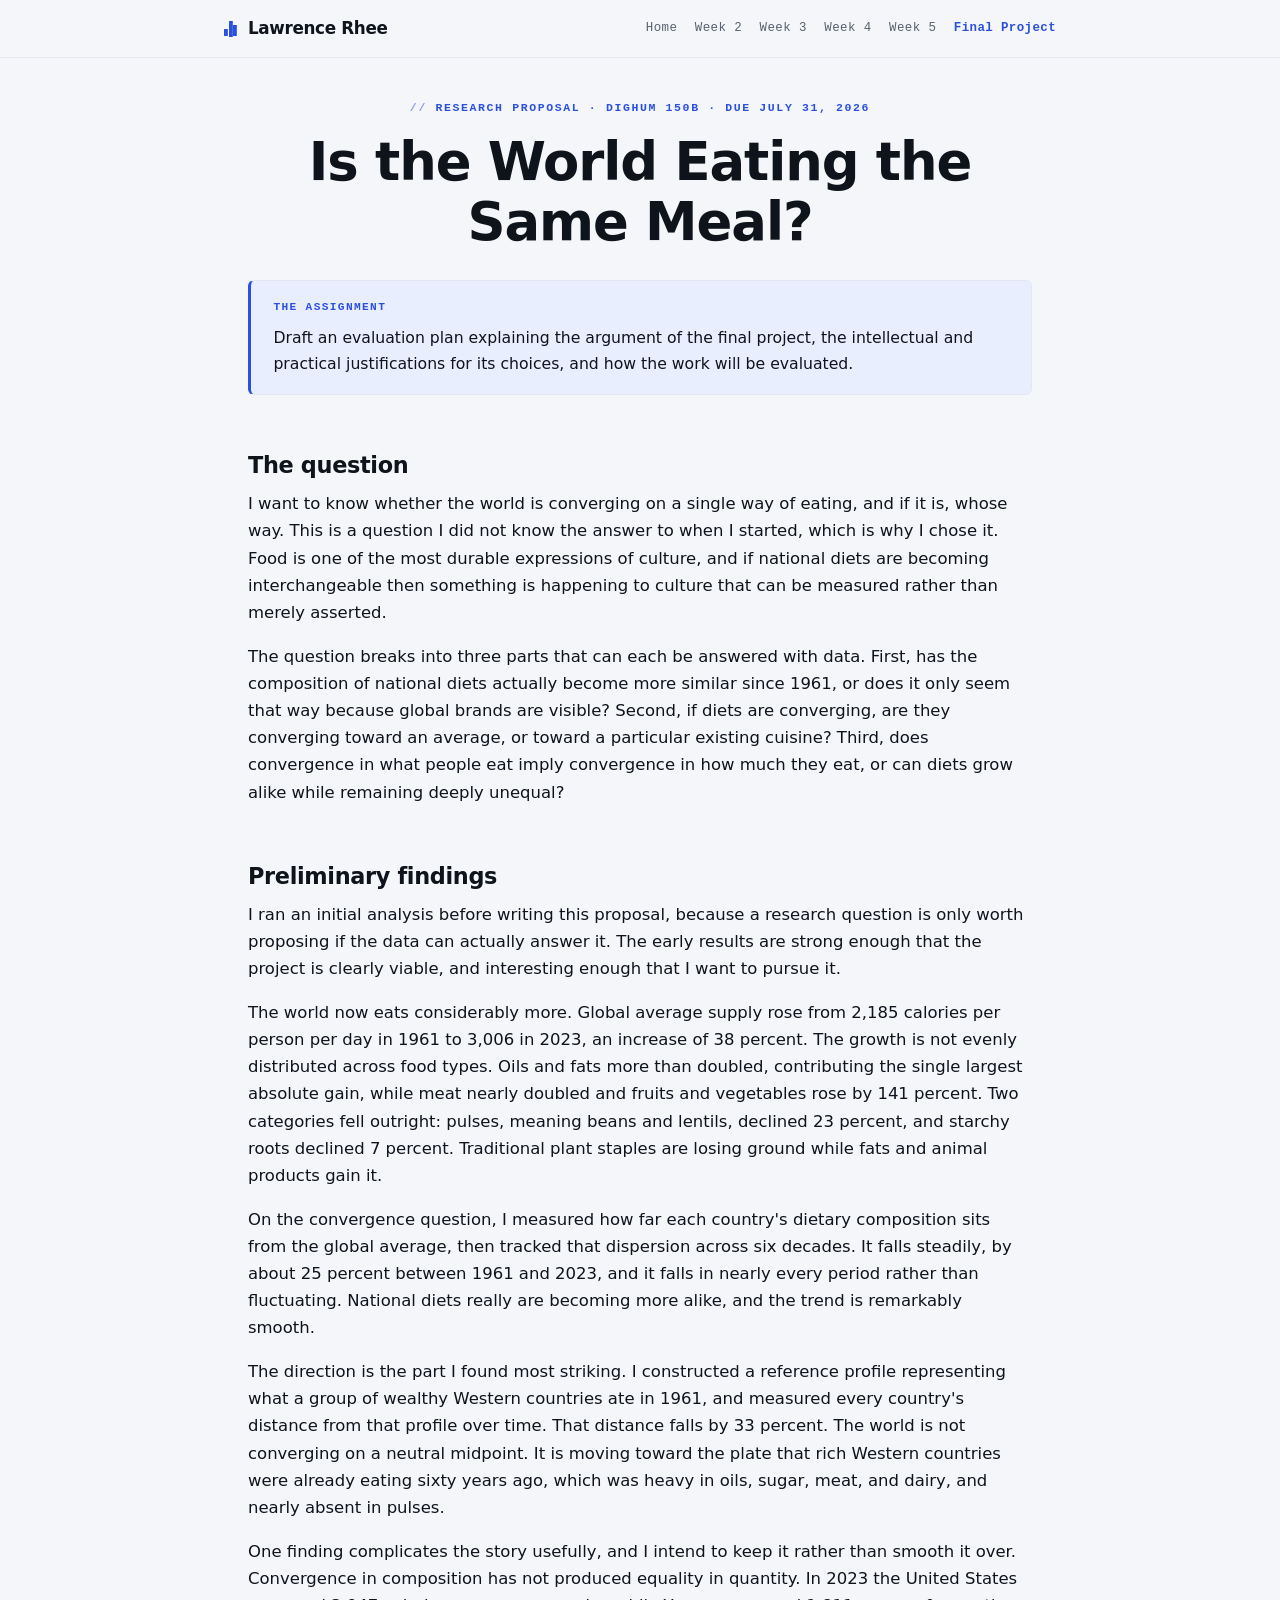
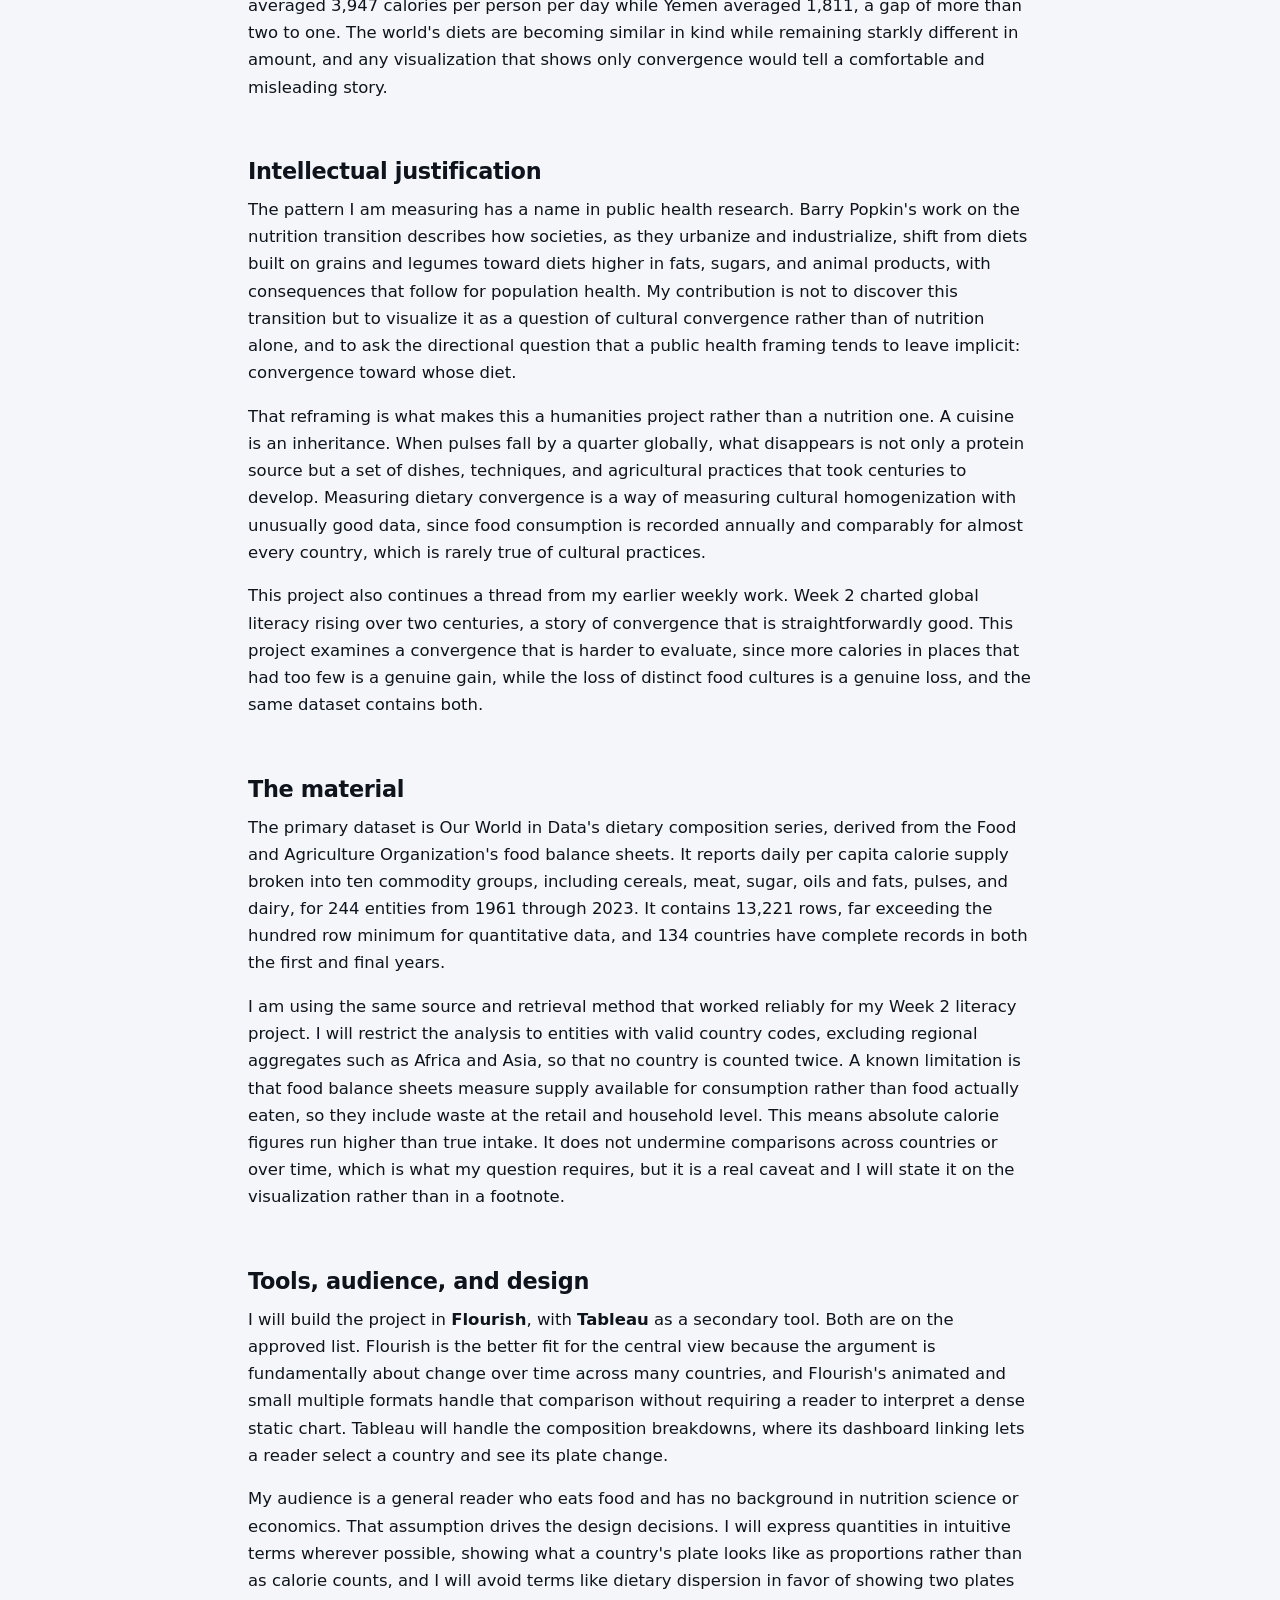
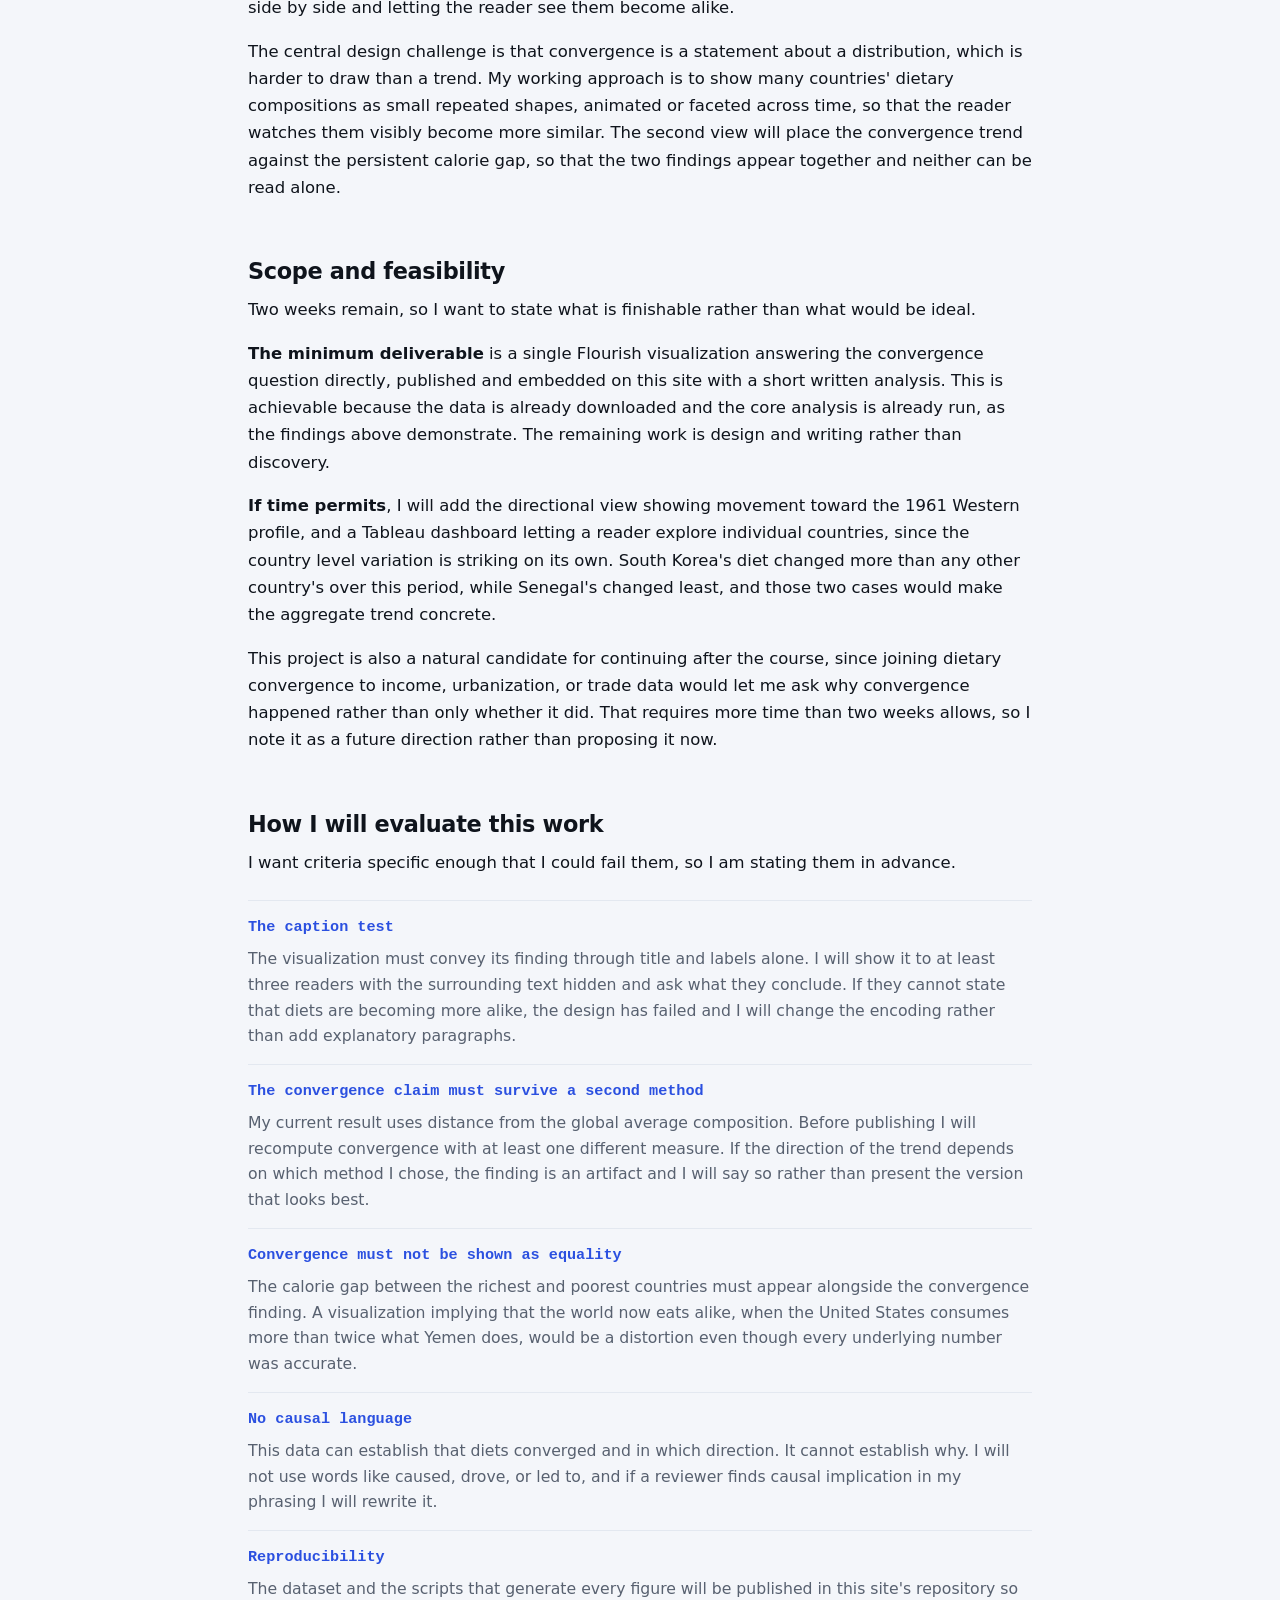
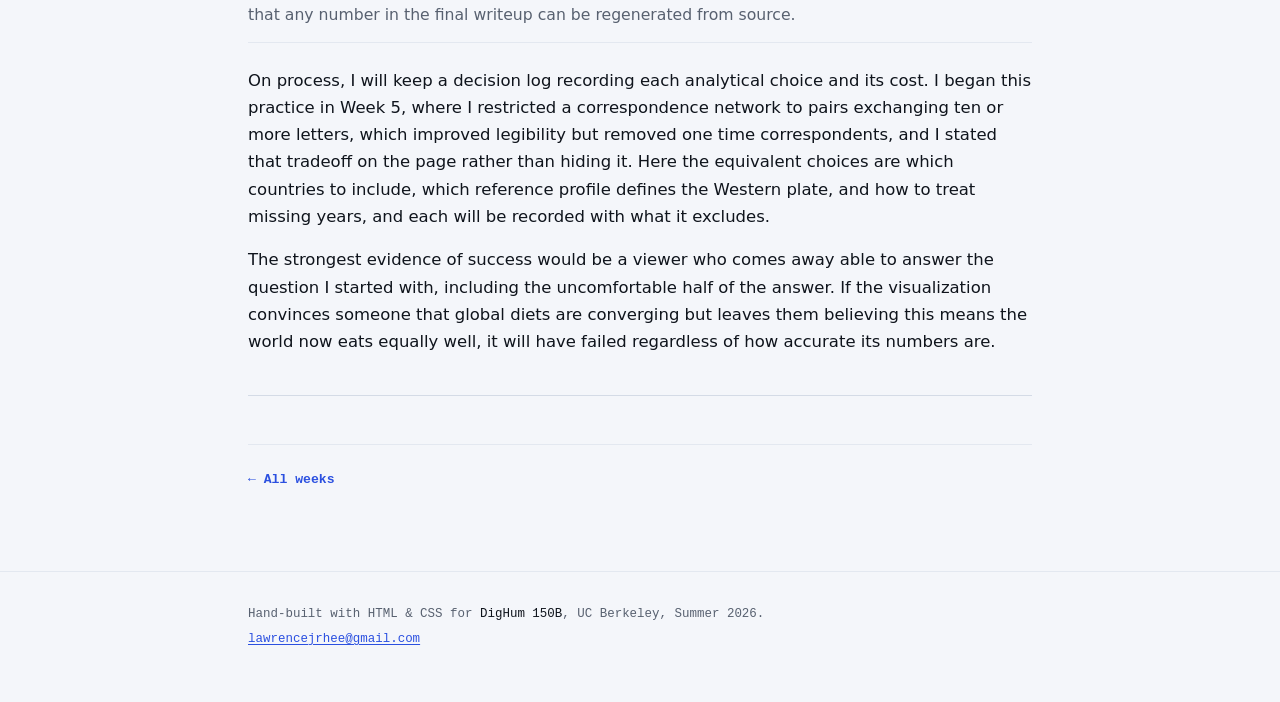
==== final-project.html @ bd59504c "Add final project research proposal" ====
<!DOCTYPE html>
<html lang="en">
<head>
  <meta charset="UTF-8">
  <meta name="viewport" content="width=device-width, initial-scale=1.0">
  <meta name="description" content="Research proposal for the DigHum 150B final project: are the world's diets converging, and if so, toward whose plate? A visual analysis of 60 years of global food consumption data.">
  <title>Research Proposal · Lawrence Rhee</title>
  <link rel="stylesheet" href="assets/styles.css">
</head>
<body>
  <a class="skip" href="#main">Skip to content</a>

  <header class="site-header">
    <div class="wrap header-inner">
      <a class="brand" href="index.html">Lawrence Rhee</a>
      <nav aria-label="Site">
        <a href="index.html">Home</a>
        <a href="weeks/week2.html">Week 2</a>
        <a href="weeks/week3.html">Week 3</a>
        <a href="weeks/week4.html">Week 4</a>
        <a href="weeks/week5.html">Week 5</a>
        <a href="final-project.html" aria-current="page">Final Project</a>
      </nav>
    </div>
  </header>

  <main id="main">
    <article class="post wrap">
      <header class="post-header centered">
        <p class="kicker">Research Proposal · DigHum 150B · Due July 31, 2026</p>
        <h1>Is the World Eating the Same Meal?</h1>
      </header>

      <aside class="prompt">
        <p class="prompt-label">The assignment</p>
        <p>Draft an evaluation plan explaining the argument of the final
           project, the intellectual and practical justifications for its
           choices, and how the work will be evaluated.</p>
      </aside>

      <h2>The question</h2>
      <p>
        I want to know whether the world is converging on a single way of
        eating, and if it is, whose way. This is a question I did not know the
        answer to when I started, which is why I chose it. Food is one of the
        most durable expressions of culture, and if national diets are becoming
        interchangeable then something is happening to culture that can be
        measured rather than merely asserted.
      </p>

      <p>
        The question breaks into three parts that can each be answered with
        data. First, has the composition of national diets actually become more
        similar since 1961, or does it only seem that way because global brands
        are visible? Second, if diets are converging, are they converging toward
        an average, or toward a particular existing cuisine? Third, does
        convergence in what people eat imply convergence in how much they eat,
        or can diets grow alike while remaining deeply unequal?
      </p>

      <h2>Preliminary findings</h2>
      <p>
        I ran an initial analysis before writing this proposal, because a
        research question is only worth proposing if the data can actually
        answer it. The early results are strong enough that the project is
        clearly viable, and interesting enough that I want to pursue it.
      </p>

      <p>
        The world now eats considerably more. Global average supply rose from
        2,185 calories per person per day in 1961 to 3,006 in 2023, an increase
        of 38 percent. The growth is not evenly distributed across food types.
        Oils and fats more than doubled, contributing the single largest
        absolute gain, while meat nearly doubled and fruits and vegetables rose
        by 141 percent. Two categories fell outright: pulses, meaning beans and
        lentils, declined 23 percent, and starchy roots declined 7 percent.
        Traditional plant staples are losing ground while fats and animal
        products gain it.
      </p>

      <p>
        On the convergence question, I measured how far each country's dietary
        composition sits from the global average, then tracked that dispersion
        across six decades. It falls steadily, by about 25 percent between 1961
        and 2023, and it falls in nearly every period rather than fluctuating.
        National diets really are becoming more alike, and the trend is
        remarkably smooth.
      </p>

      <p>
        The direction is the part I found most striking. I constructed a
        reference profile representing what a group of wealthy Western countries
        ate in 1961, and measured every country's distance from that profile
        over time. That distance falls by 33 percent. The world is not
        converging on a neutral midpoint. It is moving toward the plate that
        rich Western countries were already eating sixty years ago, which was
        heavy in oils, sugar, meat, and dairy, and nearly absent in pulses.
      </p>

      <p>
        One finding complicates the story usefully, and I intend to keep it
        rather than smooth it over. Convergence in composition has not produced
        equality in quantity. In 2023 the United States averaged 3,947 calories
        per person per day while Yemen averaged 1,811, a gap of more than two to
        one. The world's diets are becoming similar in kind while remaining
        starkly different in amount, and any visualization that shows only
        convergence would tell a comfortable and misleading story.
      </p>

      <h2>Intellectual justification</h2>
      <p>
        The pattern I am measuring has a name in public health research. Barry
        Popkin's work on the nutrition transition describes how societies, as
        they urbanize and industrialize, shift from diets built on grains and
        legumes toward diets higher in fats, sugars, and animal products, with
        consequences that follow for population health. My contribution is not
        to discover this transition but to visualize it as a question of
        cultural convergence rather than of nutrition alone, and to ask the
        directional question that a public health framing tends to leave
        implicit: convergence toward whose diet.
      </p>

      <p>
        That reframing is what makes this a humanities project rather than a
        nutrition one. A cuisine is an inheritance. When pulses fall by a
        quarter globally, what disappears is not only a protein source but a set
        of dishes, techniques, and agricultural practices that took centuries to
        develop. Measuring dietary convergence is a way of measuring cultural
        homogenization with unusually good data, since food consumption is
        recorded annually and comparably for almost every country, which is
        rarely true of cultural practices.
      </p>

      <p>
        This project also continues a thread from my earlier weekly work. Week 2
        charted global literacy rising over two centuries, a story of
        convergence that is straightforwardly good. This project examines a
        convergence that is harder to evaluate, since more calories in places
        that had too few is a genuine gain, while the loss of distinct food
        cultures is a genuine loss, and the same dataset contains both.
      </p>

      <h2>The material</h2>
      <p>
        The primary dataset is Our World in Data's dietary composition series,
        derived from the Food and Agriculture Organization's food balance
        sheets. It reports daily per capita calorie supply broken into ten
        commodity groups, including cereals, meat, sugar, oils and fats, pulses,
        and dairy, for 244 entities from 1961 through 2023. It contains 13,221
        rows, far exceeding the hundred row minimum for quantitative data, and
        134 countries have complete records in both the first and final years.
      </p>

      <p>
        I am using the same source and retrieval method that worked reliably for
        my Week 2 literacy project. I will restrict the analysis to entities
        with valid country codes, excluding regional aggregates such as Africa
        and Asia, so that no country is counted twice. A known limitation is
        that food balance sheets measure supply available for consumption rather
        than food actually eaten, so they include waste at the retail and
        household level. This means absolute calorie figures run higher than
        true intake. It does not undermine comparisons across countries or over
        time, which is what my question requires, but it is a real caveat and I
        will state it on the visualization rather than in a footnote.
      </p>

      <h2>Tools, audience, and design</h2>
      <p>
        I will build the project in <strong>Flourish</strong>, with
        <strong>Tableau</strong> as a secondary tool. Both are on the approved
        list. Flourish is the better fit for the central view because the
        argument is fundamentally about change over time across many countries,
        and Flourish's animated and small multiple formats handle that
        comparison without requiring a reader to interpret a dense static chart.
        Tableau will handle the composition breakdowns, where its dashboard
        linking lets a reader select a country and see its plate change.
      </p>

      <p>
        My audience is a general reader who eats food and has no background in
        nutrition science or economics. That assumption drives the design
        decisions. I will express quantities in intuitive terms wherever
        possible, showing what a country's plate looks like as proportions
        rather than as calorie counts, and I will avoid terms like dietary
        dispersion in favor of showing two plates side by side and letting the
        reader see them become alike.
      </p>

      <p>
        The central design challenge is that convergence is a statement about a
        distribution, which is harder to draw than a trend. My working approach
        is to show many countries' dietary compositions as small repeated
        shapes, animated or faceted across time, so that the reader watches them
        visibly become more similar. The second view will place the convergence
        trend against the persistent calorie gap, so that the two findings
        appear together and neither can be read alone.
      </p>

      <h2>Scope and feasibility</h2>
      <p>
        Two weeks remain, so I want to state what is finishable rather than what
        would be ideal.
      </p>

      <p>
        <strong>The minimum deliverable</strong> is a single Flourish
        visualization answering the convergence question directly, published and
        embedded on this site with a short written analysis. This is achievable
        because the data is already downloaded and the core analysis is already
        run, as the findings above demonstrate. The remaining work is design and
        writing rather than discovery.
      </p>

      <p>
        <strong>If time permits</strong>, I will add the directional view
        showing movement toward the 1961 Western profile, and a Tableau
        dashboard letting a reader explore individual countries, since the
        country level variation is striking on its own. South Korea's diet
        changed more than any other country's over this period, while Senegal's
        changed least, and those two cases would make the aggregate trend
        concrete.
      </p>

      <p>
        This project is also a natural candidate for continuing after the
        course, since joining dietary convergence to income, urbanization, or
        trade data would let me ask why convergence happened rather than only
        whether it did. That requires more time than two weeks allows, so I note
        it as a future direction rather than proposing it now.
      </p>

      <h2>How I will evaluate this work</h2>
      <p>
        I want criteria specific enough that I could fail them, so I am stating
        them in advance.
      </p>

      <ul class="concept-list">
        <li>
          <span class="term">The caption test</span>
          <p>The visualization must convey its finding through title and labels
             alone. I will show it to at least three readers with the
             surrounding text hidden and ask what they conclude. If they cannot
             state that diets are becoming more alike, the design has failed and
             I will change the encoding rather than add explanatory paragraphs.</p>
        </li>
        <li>
          <span class="term">The convergence claim must survive a second method</span>
          <p>My current result uses distance from the global average
             composition. Before publishing I will recompute convergence with at
             least one different measure. If the direction of the trend depends
             on which method I chose, the finding is an artifact and I will say
             so rather than present the version that looks best.</p>
        </li>
        <li>
          <span class="term">Convergence must not be shown as equality</span>
          <p>The calorie gap between the richest and poorest countries must
             appear alongside the convergence finding. A visualization implying
             that the world now eats alike, when the United States consumes more
             than twice what Yemen does, would be a distortion even though every
             underlying number was accurate.</p>
        </li>
        <li>
          <span class="term">No causal language</span>
          <p>This data can establish that diets converged and in which
             direction. It cannot establish why. I will not use words like
             caused, drove, or led to, and if a reviewer finds causal
             implication in my phrasing I will rewrite it.</p>
        </li>
        <li>
          <span class="term">Reproducibility</span>
          <p>The dataset and the scripts that generate every figure will be
             published in this site's repository so that any number in the final
             writeup can be regenerated from source.</p>
        </li>
      </ul>

      <p>
        On process, I will keep a decision log recording each analytical choice
        and its cost. I began this practice in Week 5, where I restricted a
        correspondence network to pairs exchanging ten or more letters, which
        improved legibility but removed one time correspondents, and I stated
        that tradeoff on the page rather than hiding it. Here the equivalent
        choices are which countries to include, which reference profile defines
        the Western plate, and how to treat missing years, and each will be
        recorded with what it excludes.
      </p>

      <p>
        The strongest evidence of success would be a viewer who comes away able
        to answer the question I started with, including the uncomfortable half
        of the answer. If the visualization convinces someone that global diets
        are converging but leaves them believing this means the world now eats
        equally well, it will have failed regardless of how accurate its numbers
        are.
      </p>

      <hr>
      <nav class="week-nav" aria-label="Site">
        <a href="index.html"><span aria-hidden="true">←</span> All weeks</a>
      </nav>
    </article>
  </main>

  <footer class="site-footer">
    <div class="wrap">
      <p>Hand-built with HTML &amp; CSS for <em>DigHum 150B</em>, UC Berkeley,
         Summer 2026.</p>
      <p><a href="mailto:lawrencejrhee@gmail.com">lawrencejrhee@gmail.com</a></p>
    </div>
  </footer>
</body>
</html>
---- assets/styles.css ----
/* ==========================================================================
   Lawrence Rhee: DigHum 150B weekly-project site
   A modern "analytical / dashboard" look, deliberately distinct from the
   DigHum 150A archival-paper site. Cool palette, sans + monospace type,
   hairline rules, graph-paper motifs, dashboard-tile cards. Light/dark aware.
   ========================================================================== */

:root {
  color-scheme: light dark;

  /* Cool "dashboard" palette (light mode) */
  --bg: #f4f6fa;
  --surface: #ffffff;
  --ink: #0f141c;
  --muted: #586170;
  --border: #e3e8f0;
  --rule: #d4dbe6;
  --accent: #2b50e0;      /* electric indigo: links, buttons, highlights */
  --accent-ink: #ffffff;  /* text placed on top of the accent color */
  --accent-soft: #e9eeff; /* tint for chips, hovers, callouts */
  --good: #0c8a55;        /* "posted / complete" green */
  --grid: #e7ecf4;        /* faint graph-paper lines */

  --sans: "Inter", -apple-system, BlinkMacSystemFont, "Segoe UI", system-ui, Roboto, Helvetica, Arial, sans-serif;
  --mono: ui-monospace, "Cascadia Code", "SF Mono", "JetBrains Mono", Menlo, Consolas, "Liberation Mono", monospace;

  --maxw: 52rem;
}

@media (prefers-color-scheme: dark) {
  :root {
    --bg: #0d1117;
    --surface: #161c26;
    --ink: #e7eef7;
    --muted: #94a1b2;
    --border: #253041;
    --rule: #2e3a4d;
    --accent: #7089ff;
    --accent-ink: #0b0f17;
    --accent-soft: #18213a;
    --good: #45c08a;
    --grid: #19212f;
  }
}

/* ---- Base ---------------------------------------------------------------- */

* { box-sizing: border-box; }

html { scroll-behavior: smooth; }

body {
  margin: 0;
  background: var(--bg);
  color: var(--ink);
  font-family: var(--sans);
  font-size: 1.03rem;
  line-height: 1.65;
  -webkit-font-smoothing: antialiased;
}

.wrap {
  max-width: var(--maxw);
  margin-inline: auto;
  padding-inline: 1.5rem;
}

h1, h2, h3 {
  font-family: var(--sans);
  font-weight: 700;
  line-height: 1.15;
  letter-spacing: -0.02em;
  margin: 0 0 0.5em;
}

h1 { font-size: clamp(2.2rem, 6vw, 3.3rem); }
h2 { font-size: 1.4rem; margin-top: 2.6em; letter-spacing: -0.015em; }
h3 { font-size: 1.1rem; margin-top: 1.8em; }

p { margin: 0 0 1em; }

a {
  color: var(--accent);
  text-decoration-thickness: 1px;
  text-underline-offset: 2px;
}
a:hover { text-decoration-thickness: 2px; }

:focus-visible {
  outline: 2px solid var(--accent);
  outline-offset: 2px;
  border-radius: 3px;
}

::selection { background: var(--accent); color: var(--accent-ink); }

img { max-width: 100%; height: auto; }

hr {
  border: none;
  border-top: 1px solid var(--rule);
  margin: 2.5rem 0;
}

/* Monospace eyebrow/kicker: the signature "data" label */
.kicker {
  font-family: var(--mono);
  font-size: 0.72rem;
  font-weight: 600;
  text-transform: uppercase;
  letter-spacing: 0.14em;
  color: var(--accent);
  margin-bottom: 0.9rem;
}
.kicker::before { content: "// "; opacity: 0.55; }

.muted { color: var(--muted); }

/* ---- Header & navigation ------------------------------------------------- */

.skip {
  position: absolute;
  left: -9999px;
  background: var(--accent);
  color: var(--accent-ink);
  padding: 0.5rem 1rem;
  font-family: var(--mono);
  font-size: 0.8rem;
  border-radius: 0 0 6px 0;
}
.skip:focus { left: 0; top: 0; z-index: 20; }

.site-header {
  position: sticky;
  top: 0;
  z-index: 10;
  background: var(--bg);
  background: color-mix(in srgb, var(--bg) 86%, transparent);
  backdrop-filter: saturate(1.4) blur(8px);
  border-bottom: 1px solid var(--border);
}

.header-inner {
  display: flex;
  flex-wrap: wrap;
  align-items: center;
  justify-content: space-between;
  gap: 0.5rem 1.5rem;
  padding: 0.9rem 0;
}

.brand {
  font-family: var(--sans);
  font-size: 1.05rem;
  font-weight: 800;
  letter-spacing: -0.02em;
  color: var(--ink);
  text-decoration: none;
  display: inline-flex;
  align-items: center;
  gap: 0.5rem;
}
/* Tiny 3-bar chart glyph before the name */
.brand::before {
  content: "";
  width: 1rem;
  height: 1rem;
  background:
    linear-gradient(var(--accent), var(--accent)) 0%   100% / 24% 45%  no-repeat,
    linear-gradient(var(--accent), var(--accent)) 38%  100% / 24% 100% no-repeat,
    linear-gradient(var(--accent), var(--accent)) 76%  100% / 24% 70%  no-repeat;
}
.brand:hover { color: var(--accent); }

.site-header nav {
  display: flex;
  flex-wrap: wrap;
  gap: 0.2rem 1.1rem;
  font-family: var(--mono);
  font-size: 0.78rem;
}

.site-header nav a {
  color: var(--muted);
  text-decoration: none;
  padding-block: 0.25rem;
  letter-spacing: 0.03em;
}
.site-header nav a:hover { color: var(--ink); }
.site-header nav a[aria-current="page"] {
  color: var(--accent);
  font-weight: 600;
}

/* ---- Hero (home page) ----------------------------------------------------- */

.hero { position: relative; padding: 4.5rem 0 2.5rem; }

/* Faint graph-paper grid behind the hero, fading toward the bottom */
.hero::before {
  content: "";
  position: absolute;
  inset: 0;
  background-image:
    linear-gradient(var(--grid) 1px, transparent 1px),
    linear-gradient(90deg, var(--grid) 1px, transparent 1px);
  background-size: 2.25rem 2.25rem;
  -webkit-mask-image: linear-gradient(180deg, #000 0%, transparent 80%);
          mask-image: linear-gradient(180deg, #000 0%, transparent 80%);
  pointer-events: none;
}
.hero > * { position: relative; }

.hero .lede {
  font-size: 1.2rem;
  max-width: 40rem;
  color: var(--muted);
}

.btn-row {
  display: flex;
  flex-wrap: wrap;
  gap: 0.75rem;
  margin-top: 2rem;
}

.btn {
  display: inline-flex;
  align-items: center;
  gap: 0.4rem;
  font-family: var(--sans);
  font-size: 0.92rem;
  font-weight: 600;
  text-decoration: none;
  padding: 0.7em 1.25em;
  border-radius: 8px;
  border: 1.5px solid transparent;
  transition: transform 0.08s ease, filter 0.15s ease,
              background 0.15s ease, border-color 0.15s ease;
}
.btn:hover { transform: translateY(-1px); }

.btn-primary { background: var(--accent); color: var(--accent-ink); }
.btn-primary:hover { filter: brightness(1.08); }

.btn-ghost {
  color: var(--accent);
  background: var(--surface);
  border-color: var(--border);
}
.btn-ghost:hover { border-color: var(--accent); background: var(--accent-soft); }

/* ---- Sparkline divider (replaces the archival fleuron) -------------------- */

.ornament {
  display: flex;
  justify-content: center;
  margin: 3rem 0 0;
  color: var(--accent);
}
.ornament svg { width: 8.5rem; height: auto; opacity: 0.9; }

/* ---- Cards (dashboard tiles) ---------------------------------------------- */

.card-grid {
  display: grid;
  grid-template-columns: repeat(auto-fit, minmax(14rem, 1fr));
  gap: 1.1rem;
  margin: 1.5rem 0;
}

.card {
  position: relative;
  background: var(--surface);
  border: 1px solid var(--border);
  border-radius: 10px;
  padding: 1.5rem 1.4rem 1.3rem;
  overflow: hidden;
  transition: transform 0.08s ease, border-color 0.15s ease, box-shadow 0.15s ease;
}
/* Accent bar across the top of each tile */
.card::before {
  content: "";
  position: absolute;
  inset: 0 0 auto 0;
  height: 3px;
  background: var(--accent);
  opacity: 0.85;
}
.card:hover {
  transform: translateY(-2px);
  border-color: var(--accent);
  box-shadow: 0 10px 26px -16px color-mix(in srgb, var(--accent) 55%, transparent);
}

.card h3 {
  margin-top: 0;
  font-size: 1.05rem;
  display: flex;
  align-items: center;
  flex-wrap: wrap;
  gap: 0.5rem;
}
.card p { font-size: 0.94rem; color: var(--muted); margin-bottom: 0.6rem; }
.card .card-link { font-family: var(--mono); font-size: 0.8rem; font-weight: 600; text-decoration: none; }
.card .card-link:hover { text-decoration: underline; }

/* ---- Callout / assignment box --------------------------------------------- */

.prompt {
  background: var(--accent-soft);
  border: 1px solid var(--border);
  border-left: 3px solid var(--accent);
  border-radius: 6px;
  padding: 1.1rem 1.4rem;
  margin: 1.5rem 0 2rem;
  font-size: 0.98rem;
}
.prompt .prompt-label {
  font-family: var(--mono);
  font-size: 0.7rem;
  font-weight: 700;
  text-transform: uppercase;
  letter-spacing: 0.12em;
  color: var(--accent);
  margin-bottom: 0.5rem;
}
.prompt p:last-child { margin-bottom: 0; }

/* ---- Status chips --------------------------------------------------------- */

.badge {
  display: inline-flex;
  align-items: center;
  gap: 0.42em;
  font-family: var(--mono);
  font-size: 0.66rem;
  font-weight: 600;
  text-transform: uppercase;
  letter-spacing: 0.08em;
  padding: 0.28em 0.65em;
  border-radius: 5px;
  border: 1px solid var(--rule);
  color: var(--muted);
  background: var(--surface);
  vertical-align: 0.1em;
}
.badge::before {
  content: "";
  width: 0.45em;
  height: 0.45em;
  border-radius: 50%;
  background: currentColor;
}
.badge-draft { border-color: var(--accent); color: var(--accent); background: var(--accent-soft); }
.badge-live { border-color: var(--good); color: var(--good); }

/* ---- Article / week page -------------------------------------------------- */

article.post { padding-top: 2.5rem; }

.post-header { margin-bottom: 1.5rem; }

/* Opt-in centered article header */
.post-header.centered { text-align: center; }
.post-header.centered h1 { margin-inline: auto; max-width: 28ch; }

/* Spec-table-style fact list (Tool / Topic / Status) */
dl.meta {
  display: grid;
  grid-template-columns: max-content 1fr;
  margin: 1.75rem 0 2.5rem;
  border: 1px solid var(--border);
  border-radius: 8px;
  overflow: hidden;
  font-size: 0.96rem;
}
dl.meta dt {
  font-family: var(--mono);
  font-size: 0.68rem;
  font-weight: 700;
  text-transform: uppercase;
  letter-spacing: 0.1em;
  color: var(--muted);
  background: var(--surface);
  padding: 0.75rem 1rem;
  border-bottom: 1px solid var(--border);
  display: flex;
  align-items: center;
}
dl.meta dd {
  margin: 0;
  padding: 0.75rem 1rem;
  background: var(--surface);
  border-bottom: 1px solid var(--border);
  display: flex;
  align-items: center;
}
dl.meta dt:last-of-type, dl.meta dd:last-child { border-bottom: none; }

/* Chart-type glossary */
.concept-list { list-style: none; padding: 0; margin: 1.5rem 0; }
.concept-list li {
  padding: 0.9rem 0;
  border-bottom: 1px solid var(--border);
}
.concept-list li:first-child { border-top: 1px solid var(--border); }
.concept-list .term {
  display: block;
  font-family: var(--mono);
  font-weight: 600;
  color: var(--accent);
  font-size: 0.95rem;
  margin-bottom: 0.35rem;
}
.concept-list p { margin: 0; color: var(--muted); font-size: 0.98rem; }

/* Placeholder = an empty chart canvas (graph-paper) */
.viz-placeholder {
  display: grid;
  place-items: center;
  text-align: center;
  min-height: 15rem;
  padding: 2rem 1.5rem;
  margin: 2rem 0;
  background-color: var(--surface);
  background-image:
    linear-gradient(var(--grid) 1px, transparent 1px),
    linear-gradient(90deg, var(--grid) 1px, transparent 1px);
  background-size: 1.5rem 1.5rem;
  border: 2px dashed var(--rule);
  border-radius: 10px;
  color: var(--muted);
  font-family: var(--mono);
  font-size: 0.85rem;
  line-height: 1.7;
}
.viz-placeholder strong { color: var(--ink); font-family: var(--sans); }

/* ---- Figures & multimedia -------------------------------------------------- */

figure.media { margin: 2rem 0; }

figure.media img,
figure.media video,
figure.media iframe {
  display: block;
  width: 100%;
  border: 1px solid var(--border);
  border-radius: 10px;
}
figure.media iframe { aspect-ratio: 16 / 9; }

figure.media figcaption {
  font-family: var(--sans);
  font-size: 0.85rem;
  color: var(--muted);
  margin-top: 0.6rem;
}

/* ---- Between-weeks navigation --------------------------------------------- */

.week-nav {
  display: flex;
  flex-wrap: wrap;
  justify-content: space-between;
  gap: 1rem;
  margin-top: 3rem;
  padding-top: 1.5rem;
  border-top: 1px solid var(--border);
  font-family: var(--mono);
  font-size: 0.82rem;
}
.week-nav a { text-decoration: none; font-weight: 600; }
.week-nav a:hover { text-decoration: underline; }
.week-nav .spacer { margin-left: auto; }

/* ---- Footer ---------------------------------------------------------------- */

.site-footer {
  margin-top: 5rem;
  border-top: 1px solid var(--border);
  padding: 2rem 0 3rem;
  font-family: var(--mono);
  font-size: 0.78rem;
  color: var(--muted);
  line-height: 1.7;
}
.site-footer p { margin-bottom: 0.3em; }
.site-footer em { font-style: normal; color: var(--ink); }

main { min-height: 60vh; }
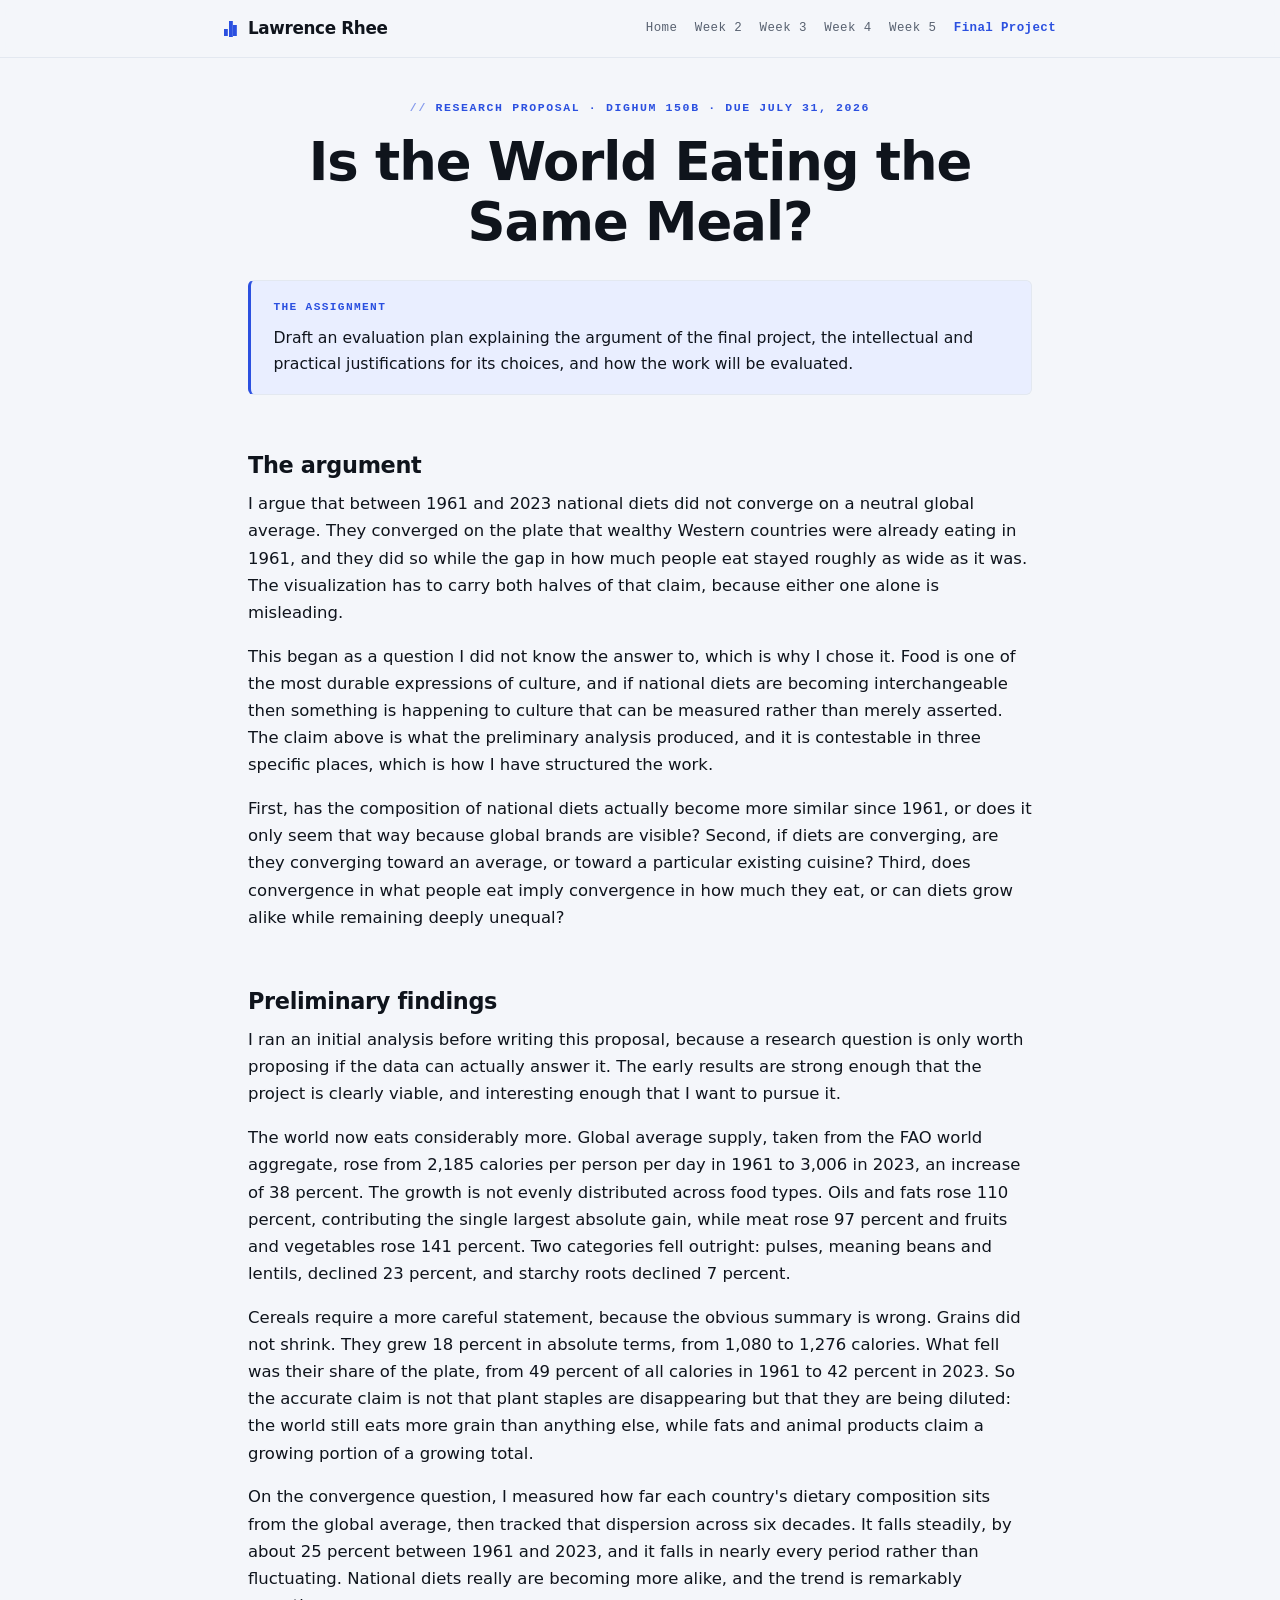
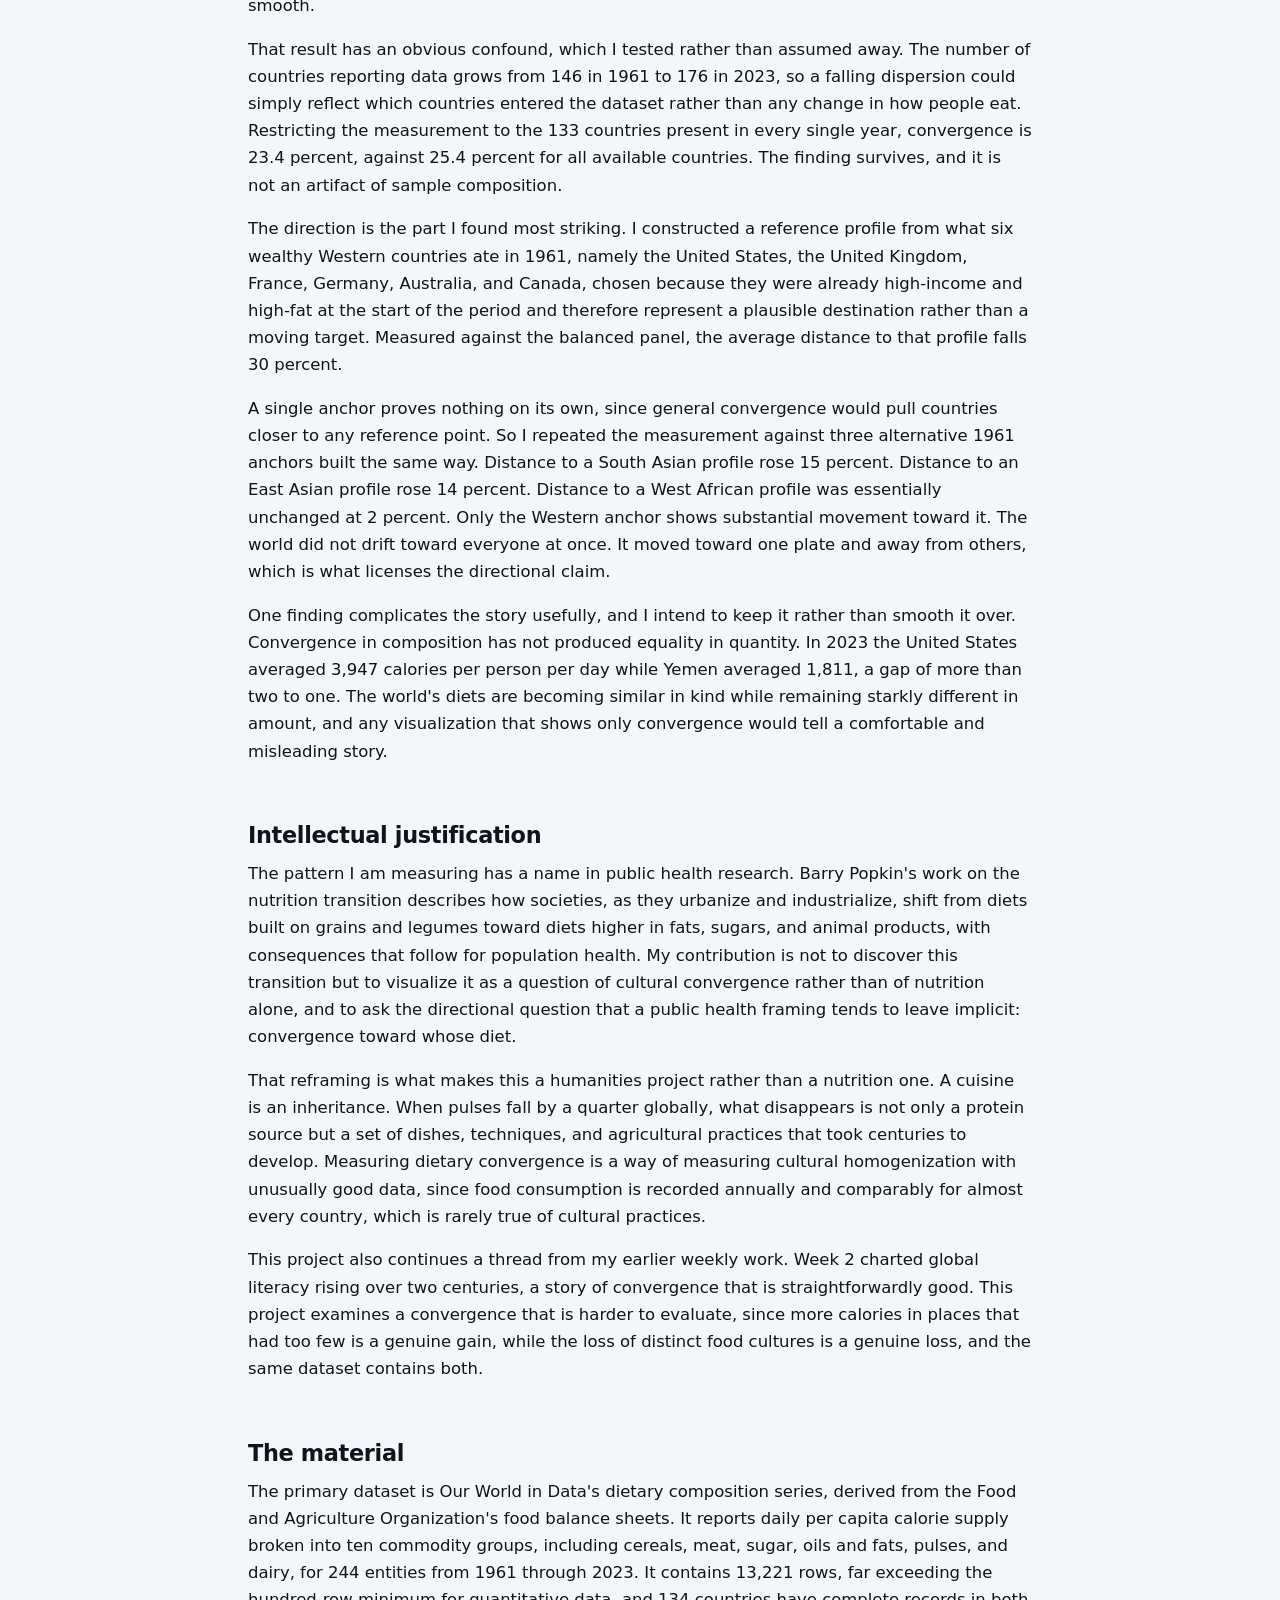
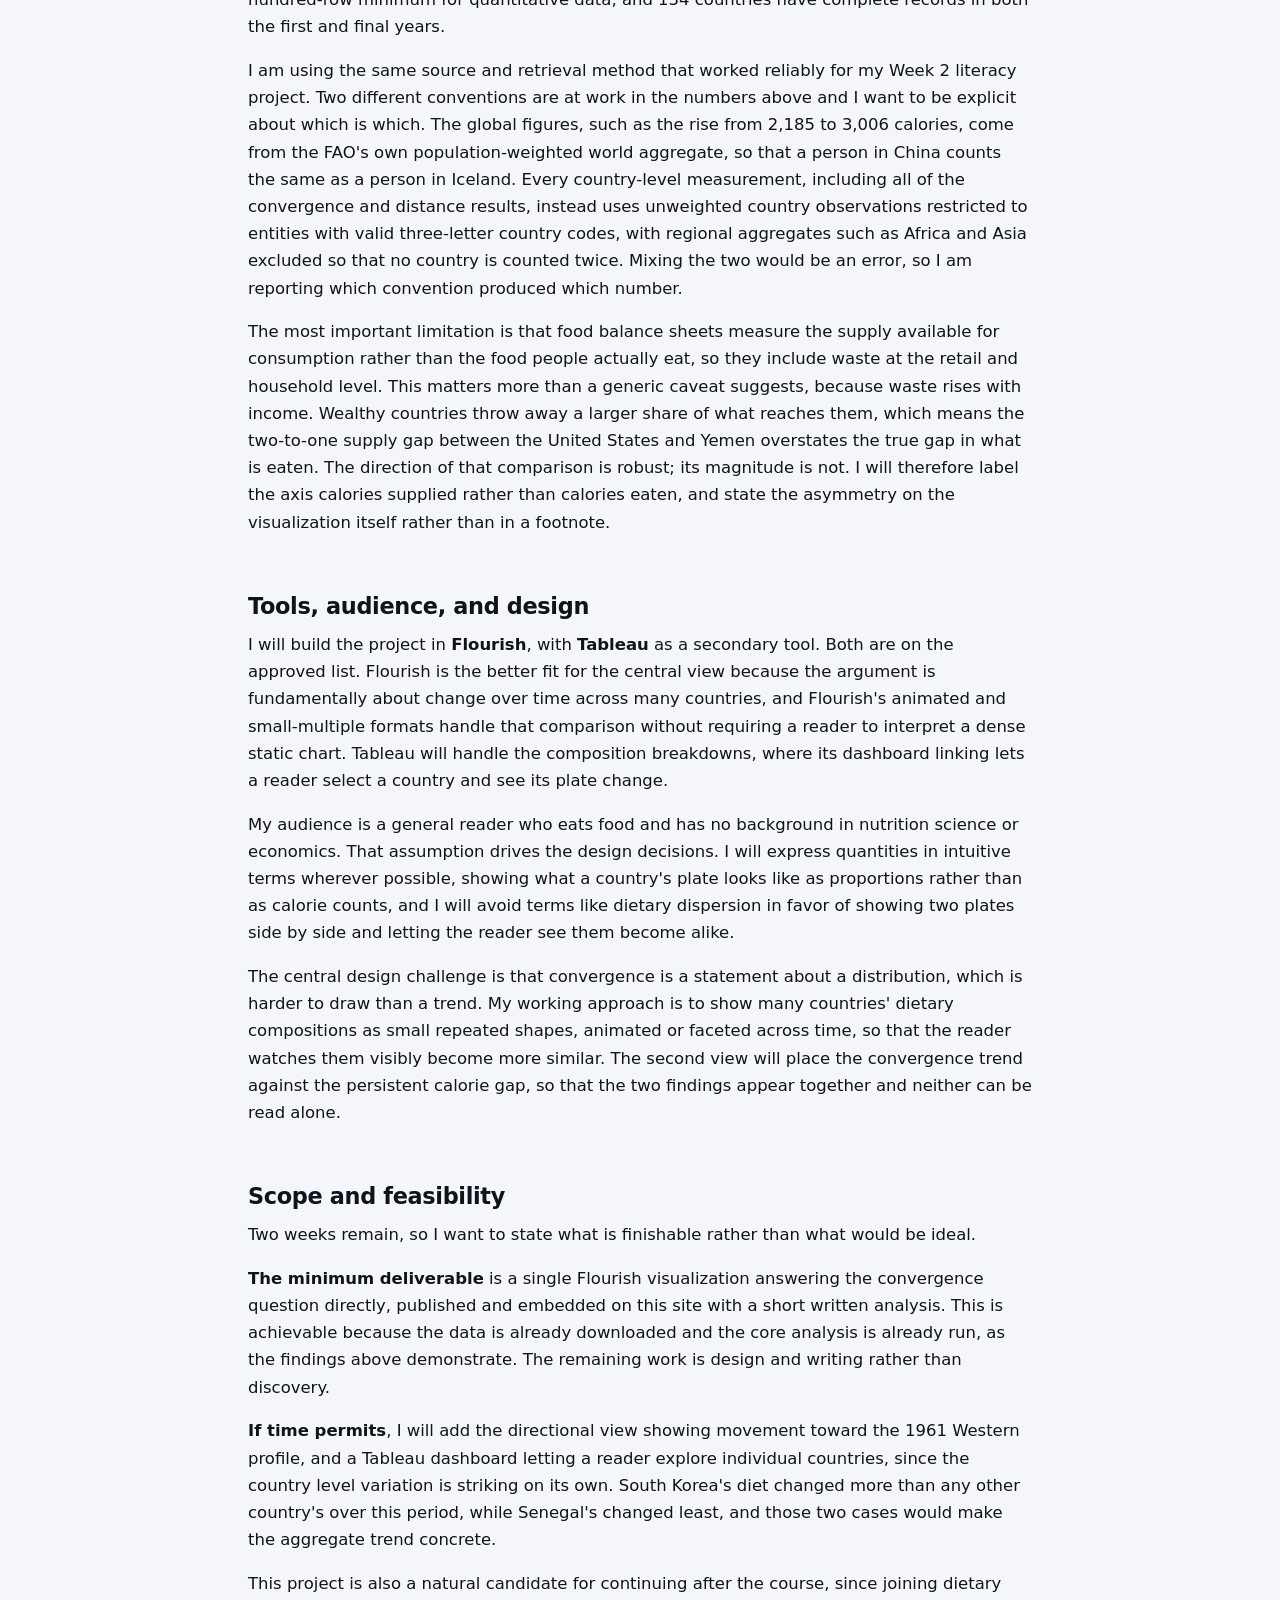
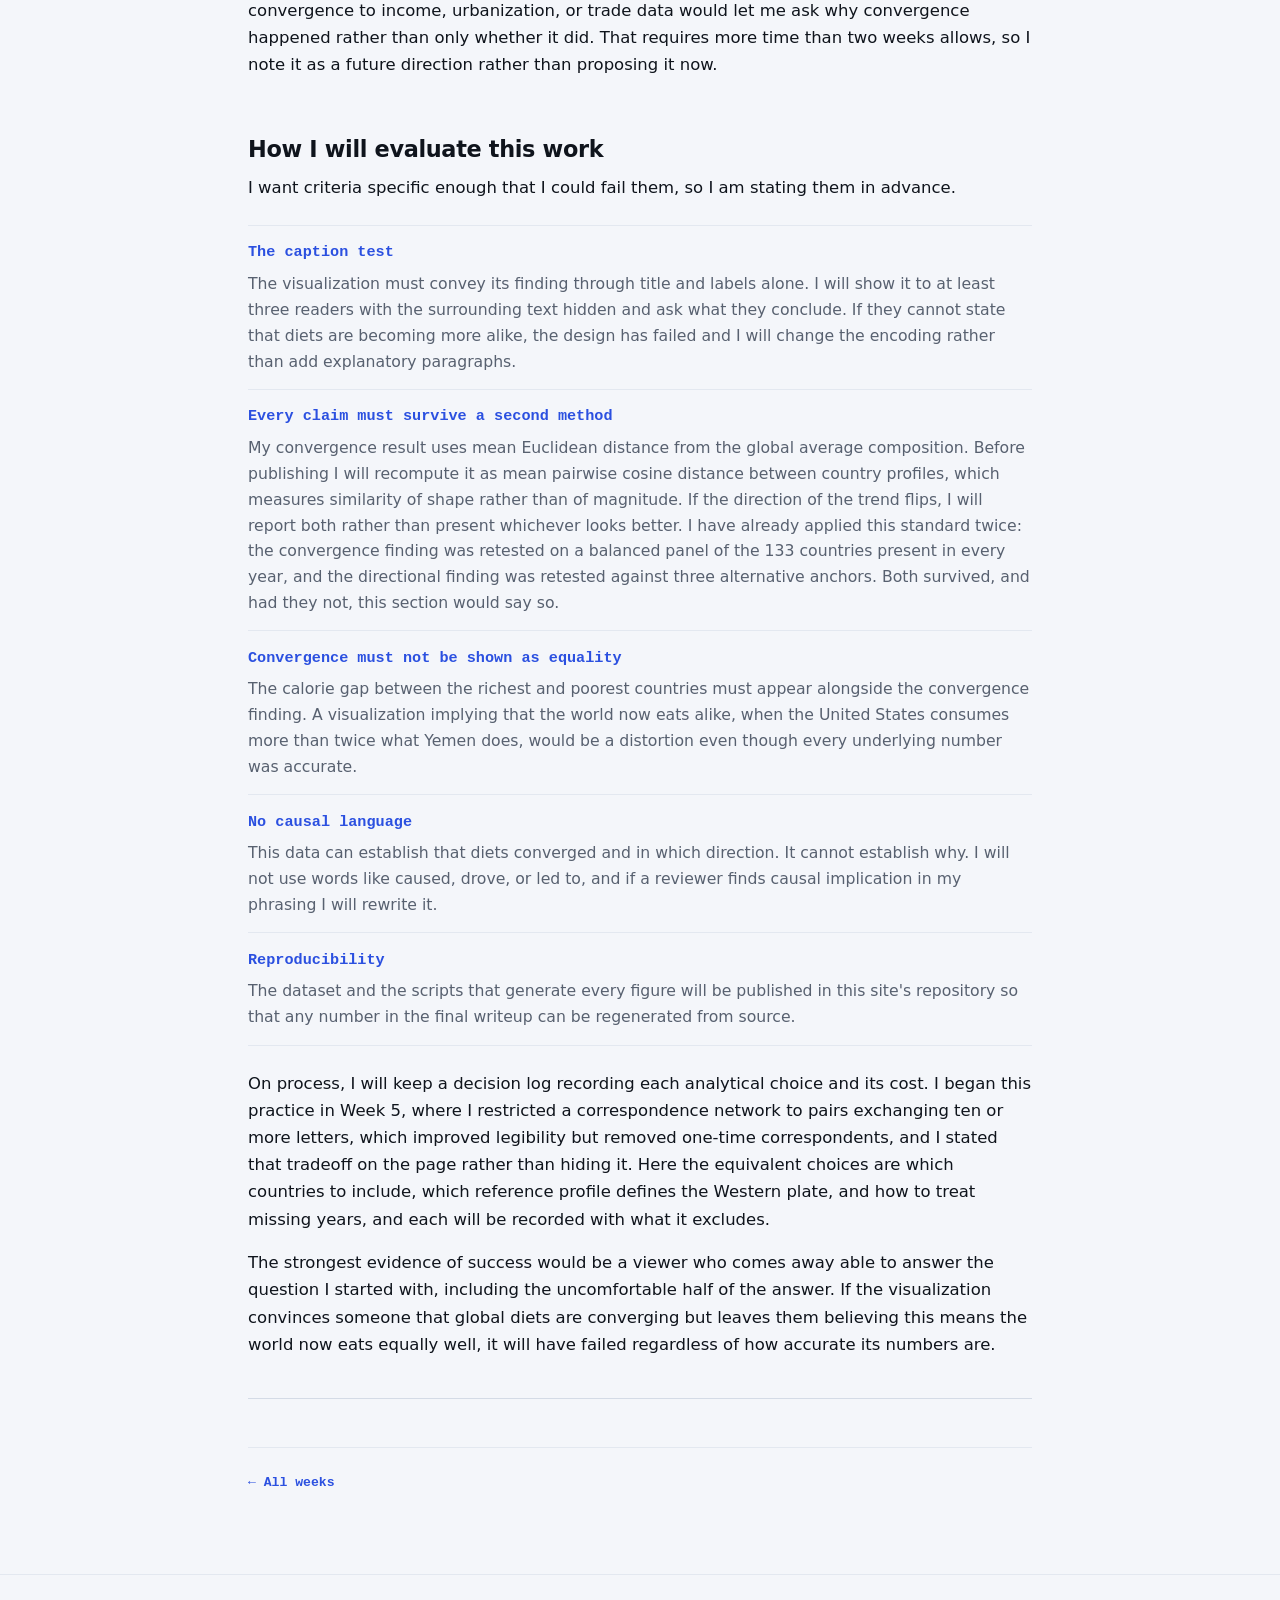
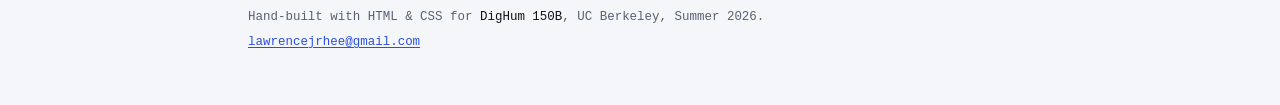
==== commit 61957444: "Add Week 4: Carnegie library map, and correct proposal figures" ====
--- a/final-project.html
+++ b/final-project.html
@@ -38,19 +38,27 @@
            choices, and how the work will be evaluated.</p>
       </aside>
 
-      <h2>The question</h2>
-      <p>
-        I want to know whether the world is converging on a single way of
-        eating, and if it is, whose way. This is a question I did not know the
-        answer to when I started, which is why I chose it. Food is one of the
-        most durable expressions of culture, and if national diets are becoming
-        interchangeable then something is happening to culture that can be
-        measured rather than merely asserted.
-      </p>
-
-      <p>
-        The question breaks into three parts that can each be answered with
-        data. First, has the composition of national diets actually become more
+      <h2>The argument</h2>
+      <p>
+        I argue that between 1961 and 2023 national diets did not converge on a
+        neutral global average. They converged on the plate that wealthy Western
+        countries were already eating in 1961, and they did so while the gap in
+        how much people eat stayed roughly as wide as it was. The visualization
+        has to carry both halves of that claim, because either one alone is
+        misleading.
+      </p>
+
+      <p>
+        This began as a question I did not know the answer to, which is why I
+        chose it. Food is one of the most durable expressions of culture, and if
+        national diets are becoming interchangeable then something is happening
+        to culture that can be measured rather than merely asserted. The claim
+        above is what the preliminary analysis produced, and it is contestable
+        in three specific places, which is how I have structured the work.
+      </p>
+
+      <p>
+        First, has the composition of national diets actually become more
         similar since 1961, or does it only seem that way because global brands
         are visible? Second, if diets are converging, are they converging toward
         an average, or toward a particular existing cuisine? Third, does
@@ -67,15 +75,25 @@
       </p>
 
       <p>
-        The world now eats considerably more. Global average supply rose from
-        2,185 calories per person per day in 1961 to 3,006 in 2023, an increase
-        of 38 percent. The growth is not evenly distributed across food types.
-        Oils and fats more than doubled, contributing the single largest
-        absolute gain, while meat nearly doubled and fruits and vegetables rose
-        by 141 percent. Two categories fell outright: pulses, meaning beans and
-        lentils, declined 23 percent, and starchy roots declined 7 percent.
-        Traditional plant staples are losing ground while fats and animal
-        products gain it.
+        The world now eats considerably more. Global average supply, taken from
+        the FAO world aggregate, rose from 2,185 calories per person per day in
+        1961 to 3,006 in 2023, an increase of 38 percent. The growth is not
+        evenly distributed across food types. Oils and fats rose 110 percent,
+        contributing the single largest absolute gain, while meat rose 97
+        percent and fruits and vegetables rose 141 percent. Two categories fell
+        outright: pulses, meaning beans and lentils, declined 23 percent, and
+        starchy roots declined 7 percent.
+      </p>
+
+      <p>
+        Cereals require a more careful statement, because the obvious summary is
+        wrong. Grains did not shrink. They grew 18 percent in absolute terms,
+        from 1,080 to 1,276 calories. What fell was their share of the plate,
+        from 49 percent of all calories in 1961 to 42 percent in 2023. So the
+        accurate claim is not that plant staples are disappearing but that they
+        are being diluted: the world still eats more grain than anything else,
+        while fats and animal products claim a growing portion of a growing
+        total.
       </p>
 
       <p>
@@ -88,13 +106,36 @@
       </p>
 
       <p>
+        That result has an obvious confound, which I tested rather than assumed
+        away. The number of countries reporting data grows from 146 in 1961 to
+        176 in 2023, so a falling dispersion could simply reflect which
+        countries entered the dataset rather than any change in how people eat.
+        Restricting the measurement to the 133 countries present in every single
+        year, convergence is 23.4 percent, against 25.4 percent for all
+        available countries. The finding survives, and it is not an artifact of
+        sample composition.
+      </p>
+
+      <p>
         The direction is the part I found most striking. I constructed a
-        reference profile representing what a group of wealthy Western countries
-        ate in 1961, and measured every country's distance from that profile
-        over time. That distance falls by 33 percent. The world is not
-        converging on a neutral midpoint. It is moving toward the plate that
-        rich Western countries were already eating sixty years ago, which was
-        heavy in oils, sugar, meat, and dairy, and nearly absent in pulses.
+        reference profile from what six wealthy Western countries ate in 1961,
+        namely the United States, the United Kingdom, France, Germany,
+        Australia, and Canada, chosen because they were already high-income and
+        high-fat at the start of the period and therefore represent a plausible
+        destination rather than a moving target. Measured against the balanced
+        panel, the average distance to that profile falls 30 percent.
+      </p>
+
+      <p>
+        A single anchor proves nothing on its own, since general convergence
+        would pull countries closer to any reference point. So I repeated the
+        measurement against three alternative 1961 anchors built the same way.
+        Distance to a South Asian profile rose 15 percent. Distance to an East
+        Asian profile rose 14 percent. Distance to a West African profile was
+        essentially unchanged at 2 percent. Only the Western anchor shows
+        substantial movement toward it. The world did not drift toward everyone
+        at once. It moved toward one plate and away from others, which is what
+        licenses the directional claim.
       </p>
 
       <p>
@@ -147,21 +188,35 @@
         sheets. It reports daily per capita calorie supply broken into ten
         commodity groups, including cereals, meat, sugar, oils and fats, pulses,
         and dairy, for 244 entities from 1961 through 2023. It contains 13,221
-        rows, far exceeding the hundred row minimum for quantitative data, and
+        rows, far exceeding the hundred-row minimum for quantitative data, and
         134 countries have complete records in both the first and final years.
       </p>
 
       <p>
         I am using the same source and retrieval method that worked reliably for
-        my Week 2 literacy project. I will restrict the analysis to entities
-        with valid country codes, excluding regional aggregates such as Africa
-        and Asia, so that no country is counted twice. A known limitation is
-        that food balance sheets measure supply available for consumption rather
-        than food actually eaten, so they include waste at the retail and
-        household level. This means absolute calorie figures run higher than
-        true intake. It does not undermine comparisons across countries or over
-        time, which is what my question requires, but it is a real caveat and I
-        will state it on the visualization rather than in a footnote.
+        my Week 2 literacy project. Two different conventions are at work in the
+        numbers above and I want to be explicit about which is which. The global
+        figures, such as the rise from 2,185 to 3,006 calories, come from the
+        FAO's own population-weighted world aggregate, so that a person in China
+        counts the same as a person in Iceland. Every country-level measurement,
+        including all of the convergence and distance results, instead uses
+        unweighted country observations restricted to entities with valid
+        three-letter country codes, with regional aggregates such as Africa and
+        Asia excluded so that no country is counted twice. Mixing the two would
+        be an error, so I am reporting which convention produced which number.
+      </p>
+
+      <p>
+        The most important limitation is that food balance sheets measure the
+        supply available for consumption rather than the food people actually
+        eat, so they include waste at the retail and household level. This
+        matters more than a generic caveat suggests, because waste rises with
+        income. Wealthy countries throw away a larger share of what reaches
+        them, which means the two-to-one supply gap between the United States
+        and Yemen overstates the true gap in what is eaten. The direction of
+        that comparison is robust; its magnitude is not. I will therefore label
+        the axis calories supplied rather than calories eaten, and state the
+        asymmetry on the visualization itself rather than in a footnote.
       </p>
 
       <h2>Tools, audience, and design</h2>
@@ -170,7 +225,7 @@
         <strong>Tableau</strong> as a secondary tool. Both are on the approved
         list. Flourish is the better fit for the central view because the
         argument is fundamentally about change over time across many countries,
-        and Flourish's animated and small multiple formats handle that
+        and Flourish's animated and small-multiple formats handle that
         comparison without requiring a reader to interpret a dense static chart.
         Tableau will handle the composition breakdowns, where its dashboard
         linking lets a reader select a country and see its plate change.
@@ -245,12 +300,17 @@
              I will change the encoding rather than add explanatory paragraphs.</p>
         </li>
         <li>
-          <span class="term">The convergence claim must survive a second method</span>
-          <p>My current result uses distance from the global average
-             composition. Before publishing I will recompute convergence with at
-             least one different measure. If the direction of the trend depends
-             on which method I chose, the finding is an artifact and I will say
-             so rather than present the version that looks best.</p>
+          <span class="term">Every claim must survive a second method</span>
+          <p>My convergence result uses mean Euclidean distance from the global
+             average composition. Before publishing I will recompute it as mean
+             pairwise cosine distance between country profiles, which measures
+             similarity of shape rather than of magnitude. If the direction of
+             the trend flips, I will report both rather than present whichever
+             looks better. I have already applied this standard twice: the
+             convergence finding was retested on a balanced panel of the 133
+             countries present in every year, and the directional finding was
+             retested against three alternative anchors. Both survived, and had
+             they not, this section would say so.</p>
         </li>
         <li>
           <span class="term">Convergence must not be shown as equality</span>
@@ -279,7 +339,7 @@
         On process, I will keep a decision log recording each analytical choice
         and its cost. I began this practice in Week 5, where I restricted a
         correspondence network to pairs exchanging ten or more letters, which
-        improved legibility but removed one time correspondents, and I stated
+        improved legibility but removed one-time correspondents, and I stated
         that tradeoff on the page rather than hiding it. Here the equivalent
         choices are which countries to include, which reference profile defines
         the Western plate, and how to treat missing years, and each will be
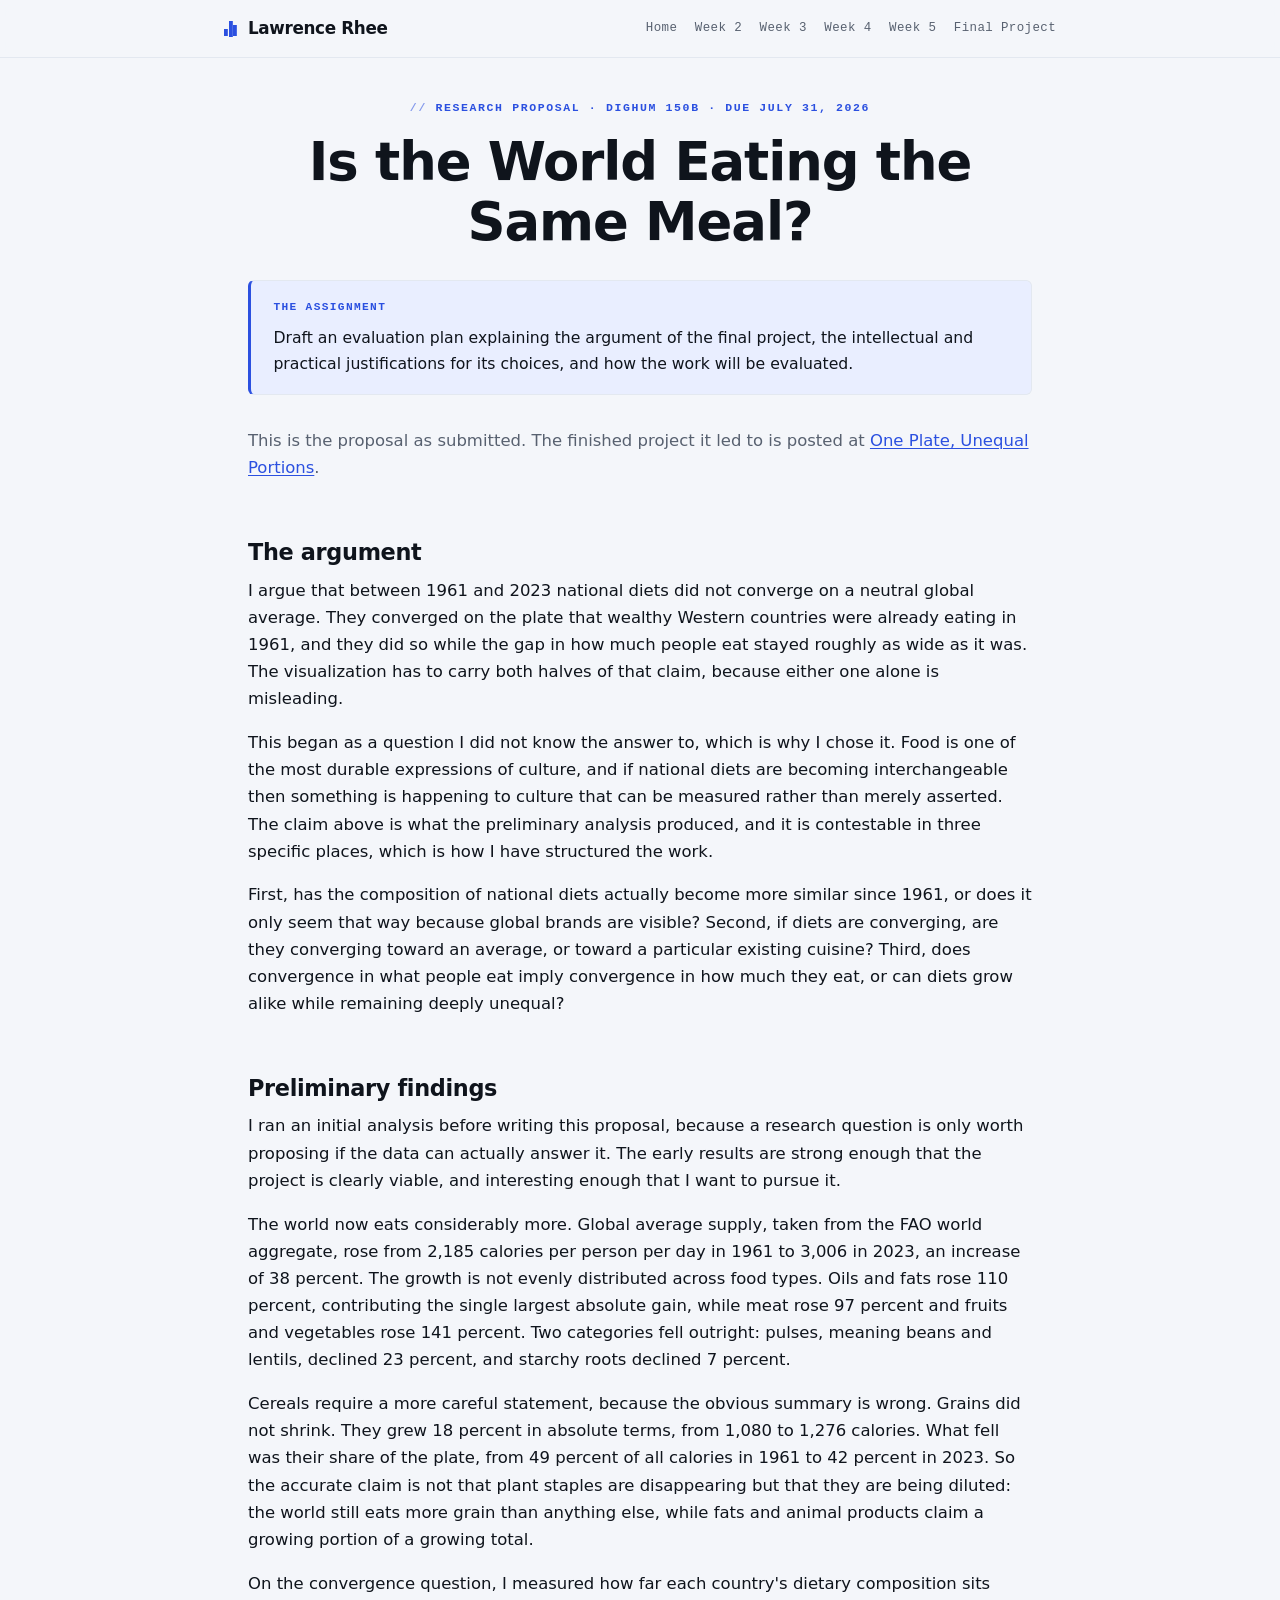
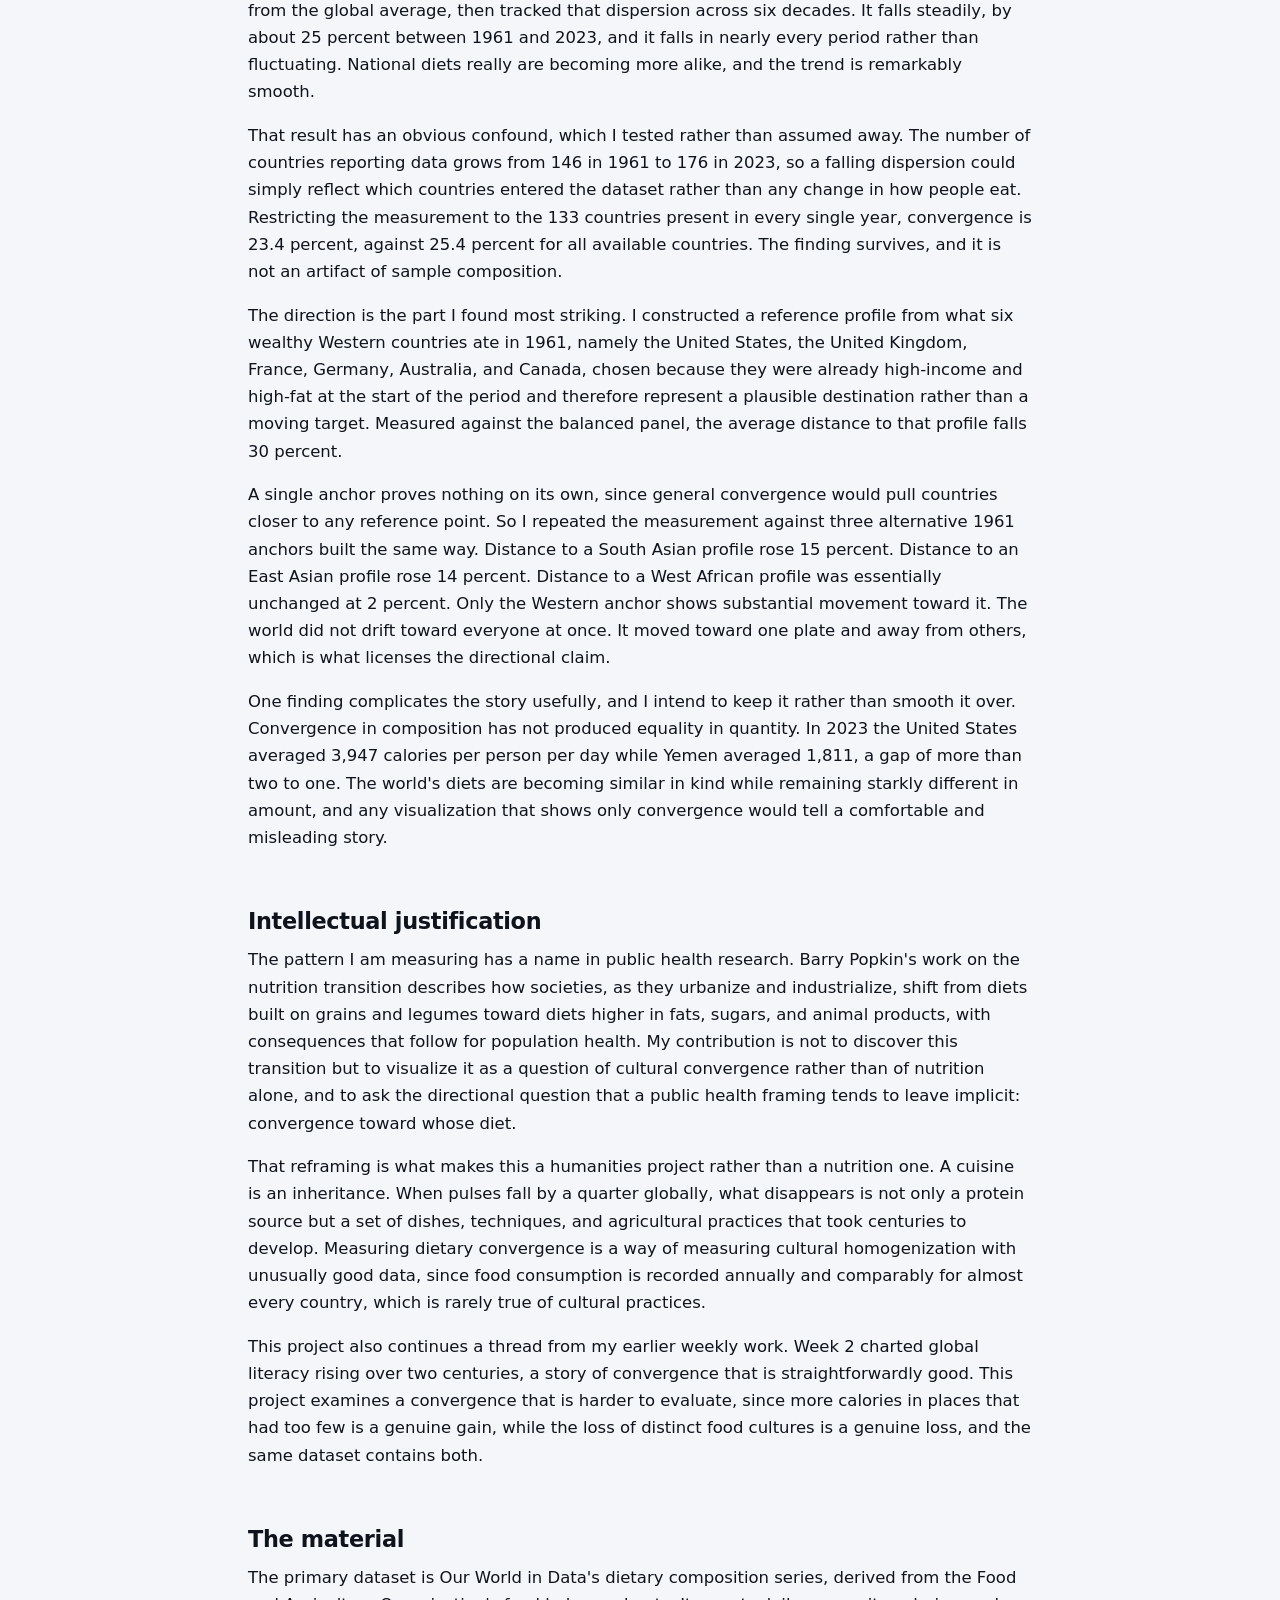
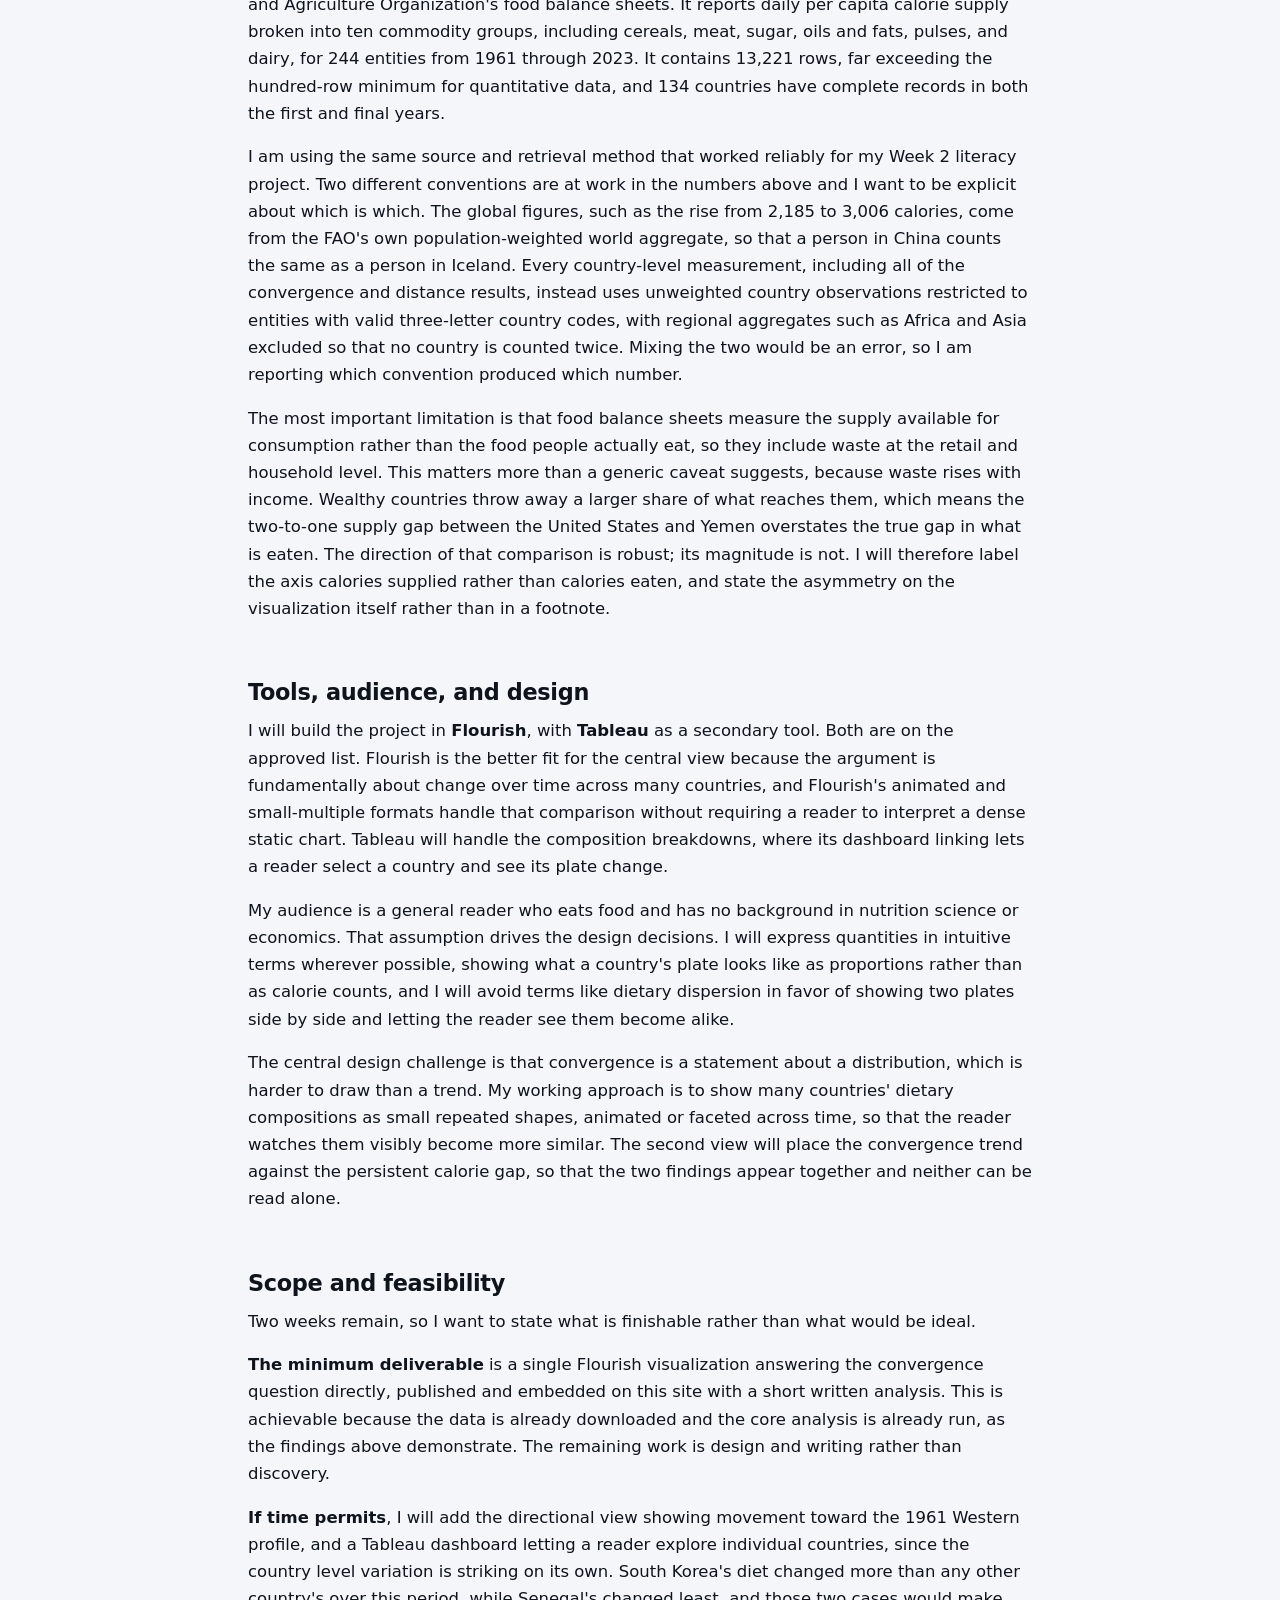
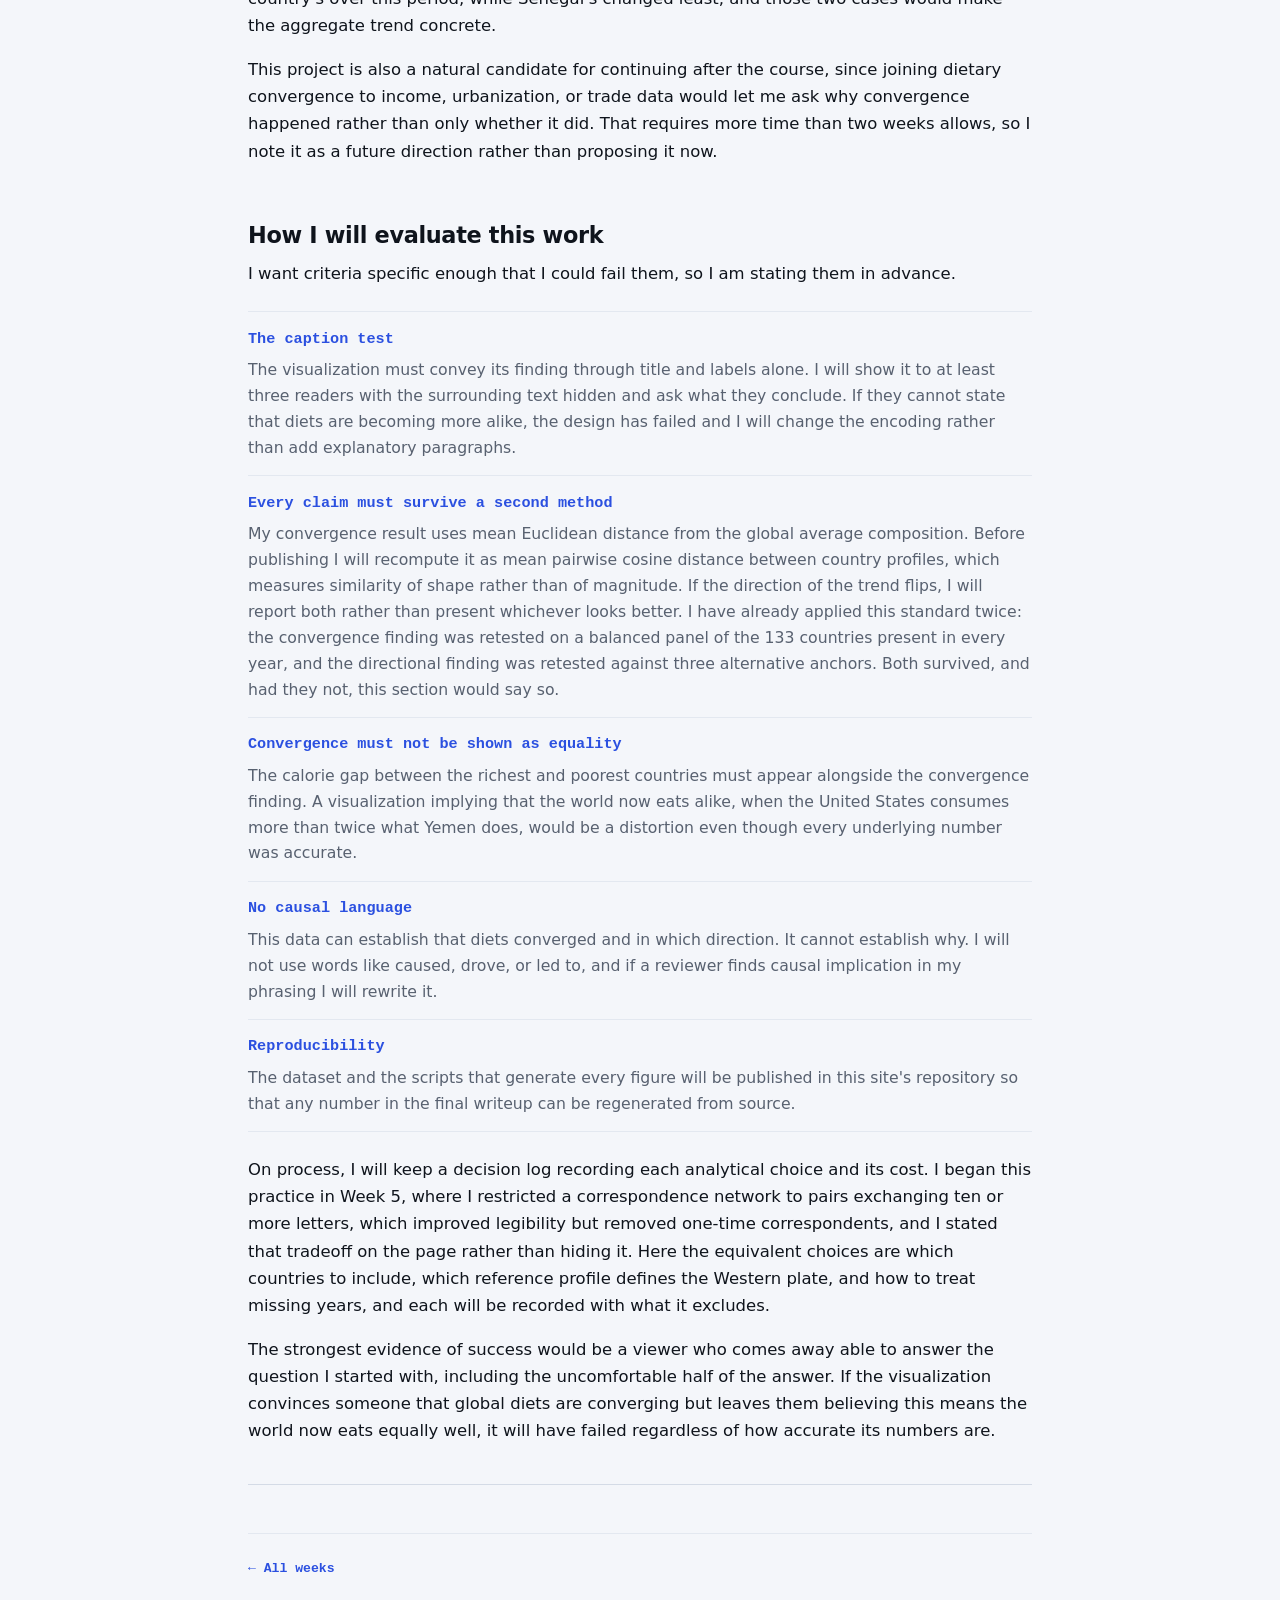
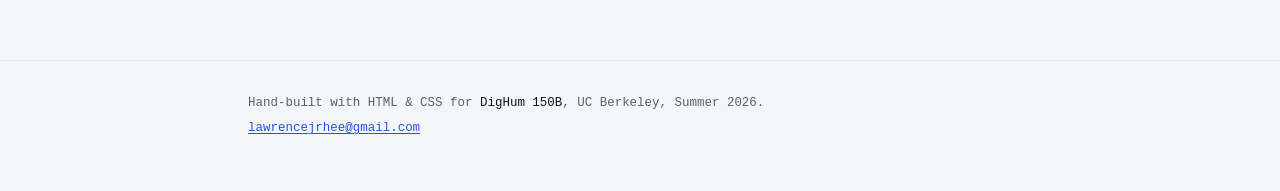
==== commit a9fafcdc: "Add Week 5 and final project" ====
--- a/final-project.html
+++ b/final-project.html
@@ -19,7 +19,7 @@
         <a href="weeks/week3.html">Week 3</a>
         <a href="weeks/week4.html">Week 4</a>
         <a href="weeks/week5.html">Week 5</a>
-        <a href="final-project.html" aria-current="page">Final Project</a>
+        <a href="final.html">Final Project</a>
       </nav>
     </div>
   </header>
@@ -37,6 +37,11 @@
            project, the intellectual and practical justifications for its
            choices, and how the work will be evaluated.</p>
       </aside>
+
+      <p class="muted">
+        This is the proposal as submitted. The finished project it led to is
+        posted at <a href="final.html">One Plate, Unequal Portions</a>.
+      </p>
 
       <h2>The argument</h2>
       <p>
